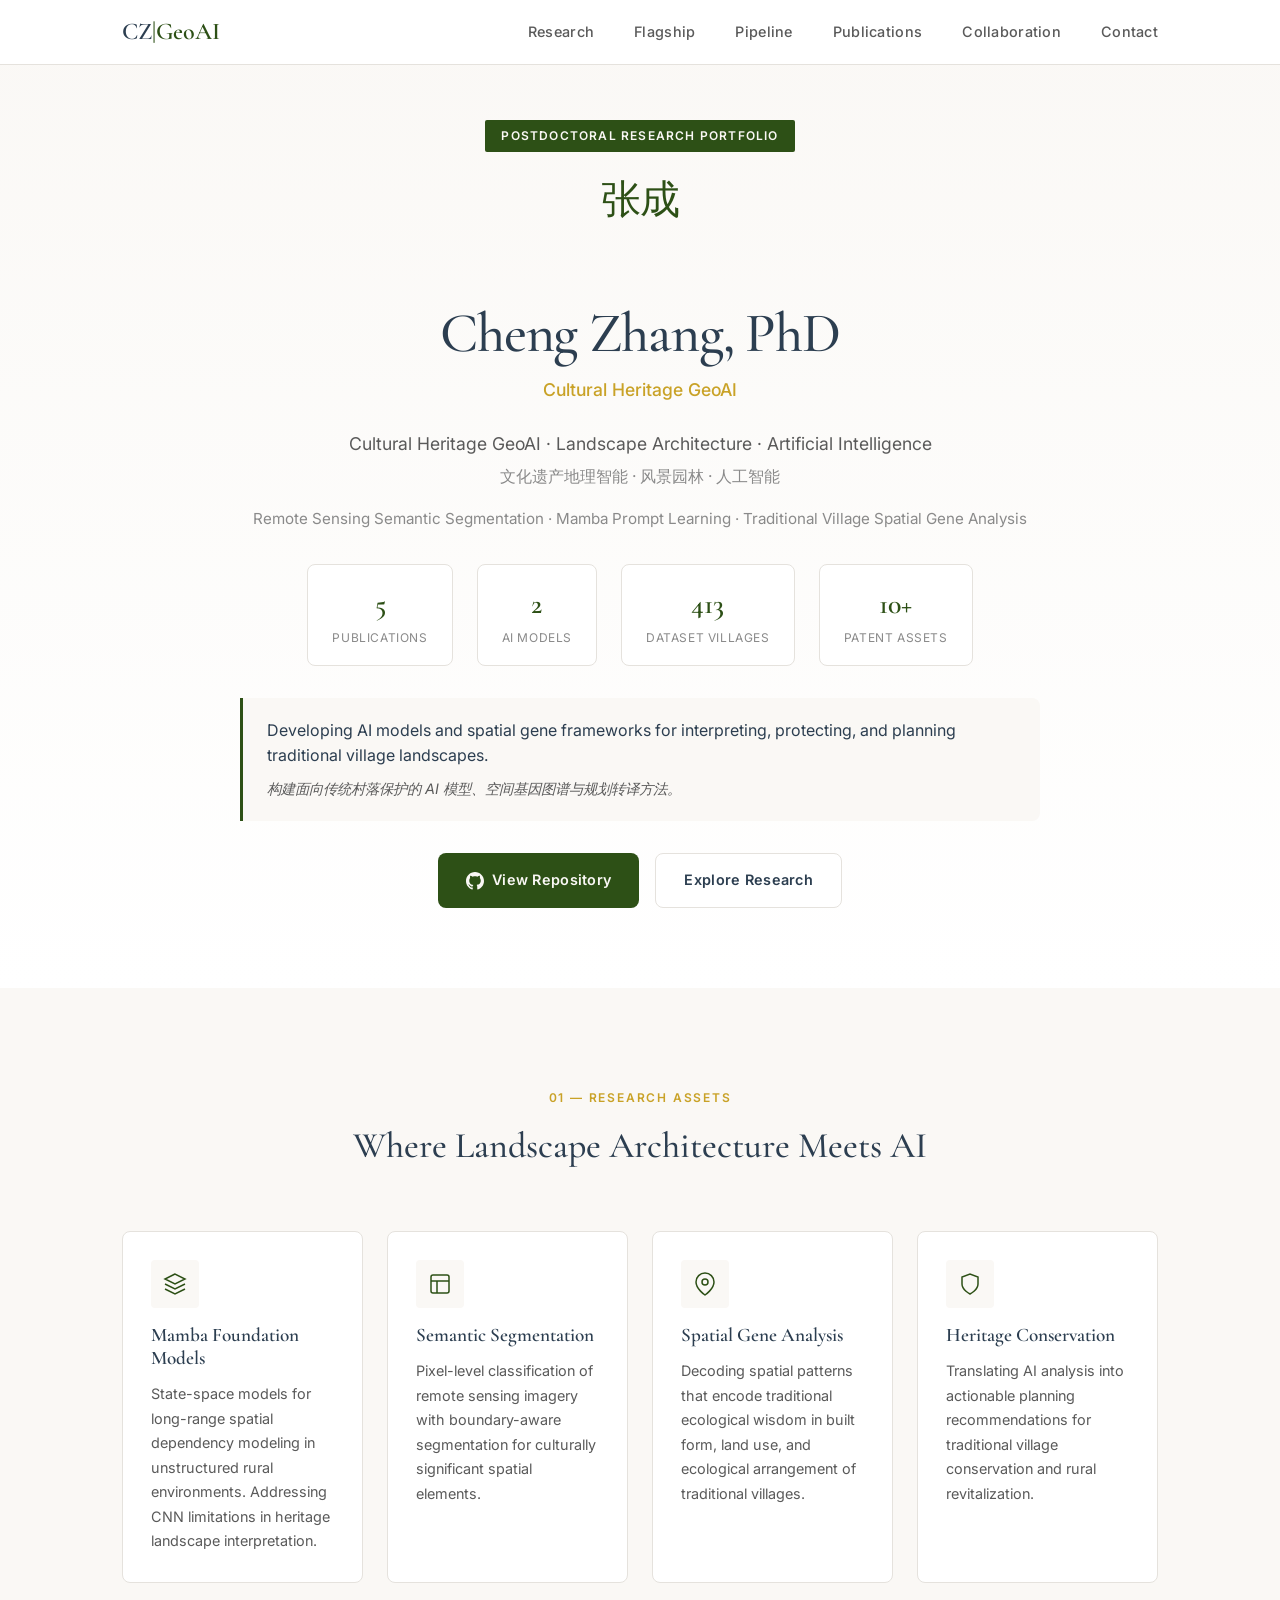
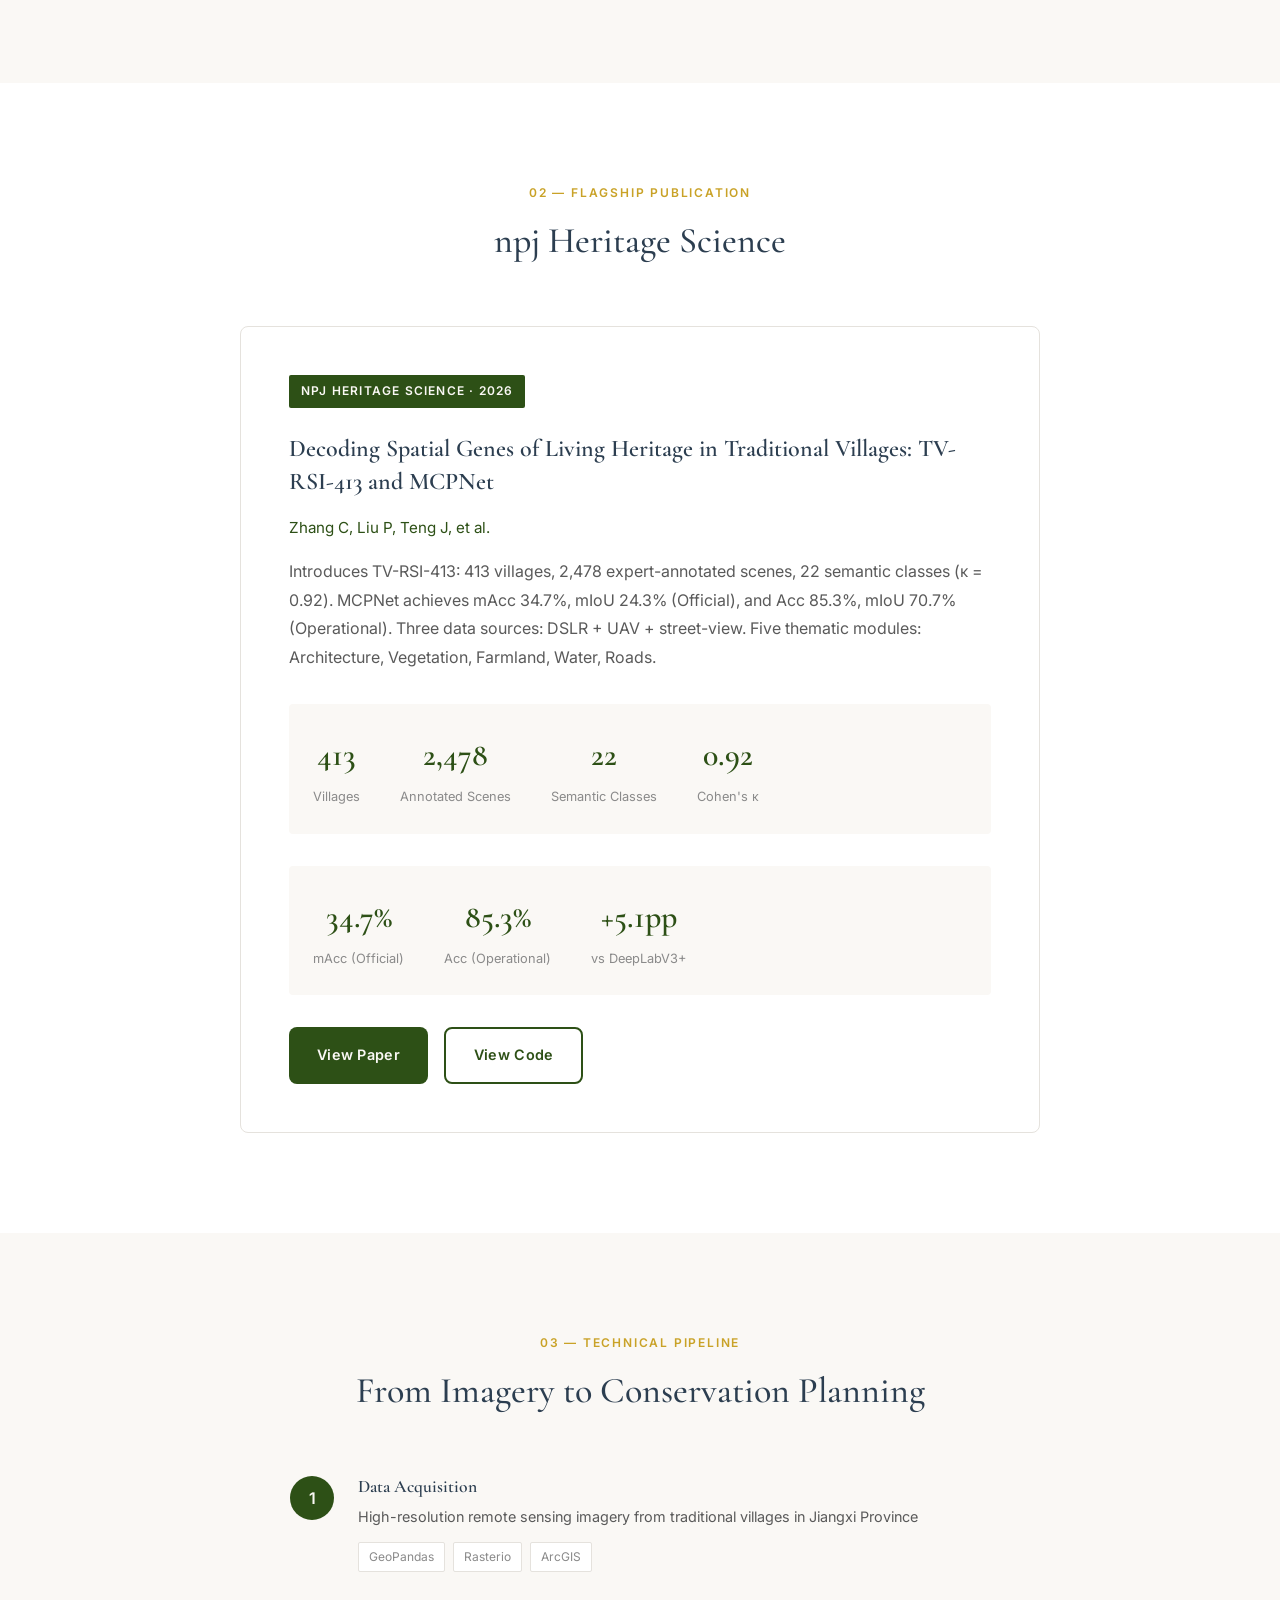
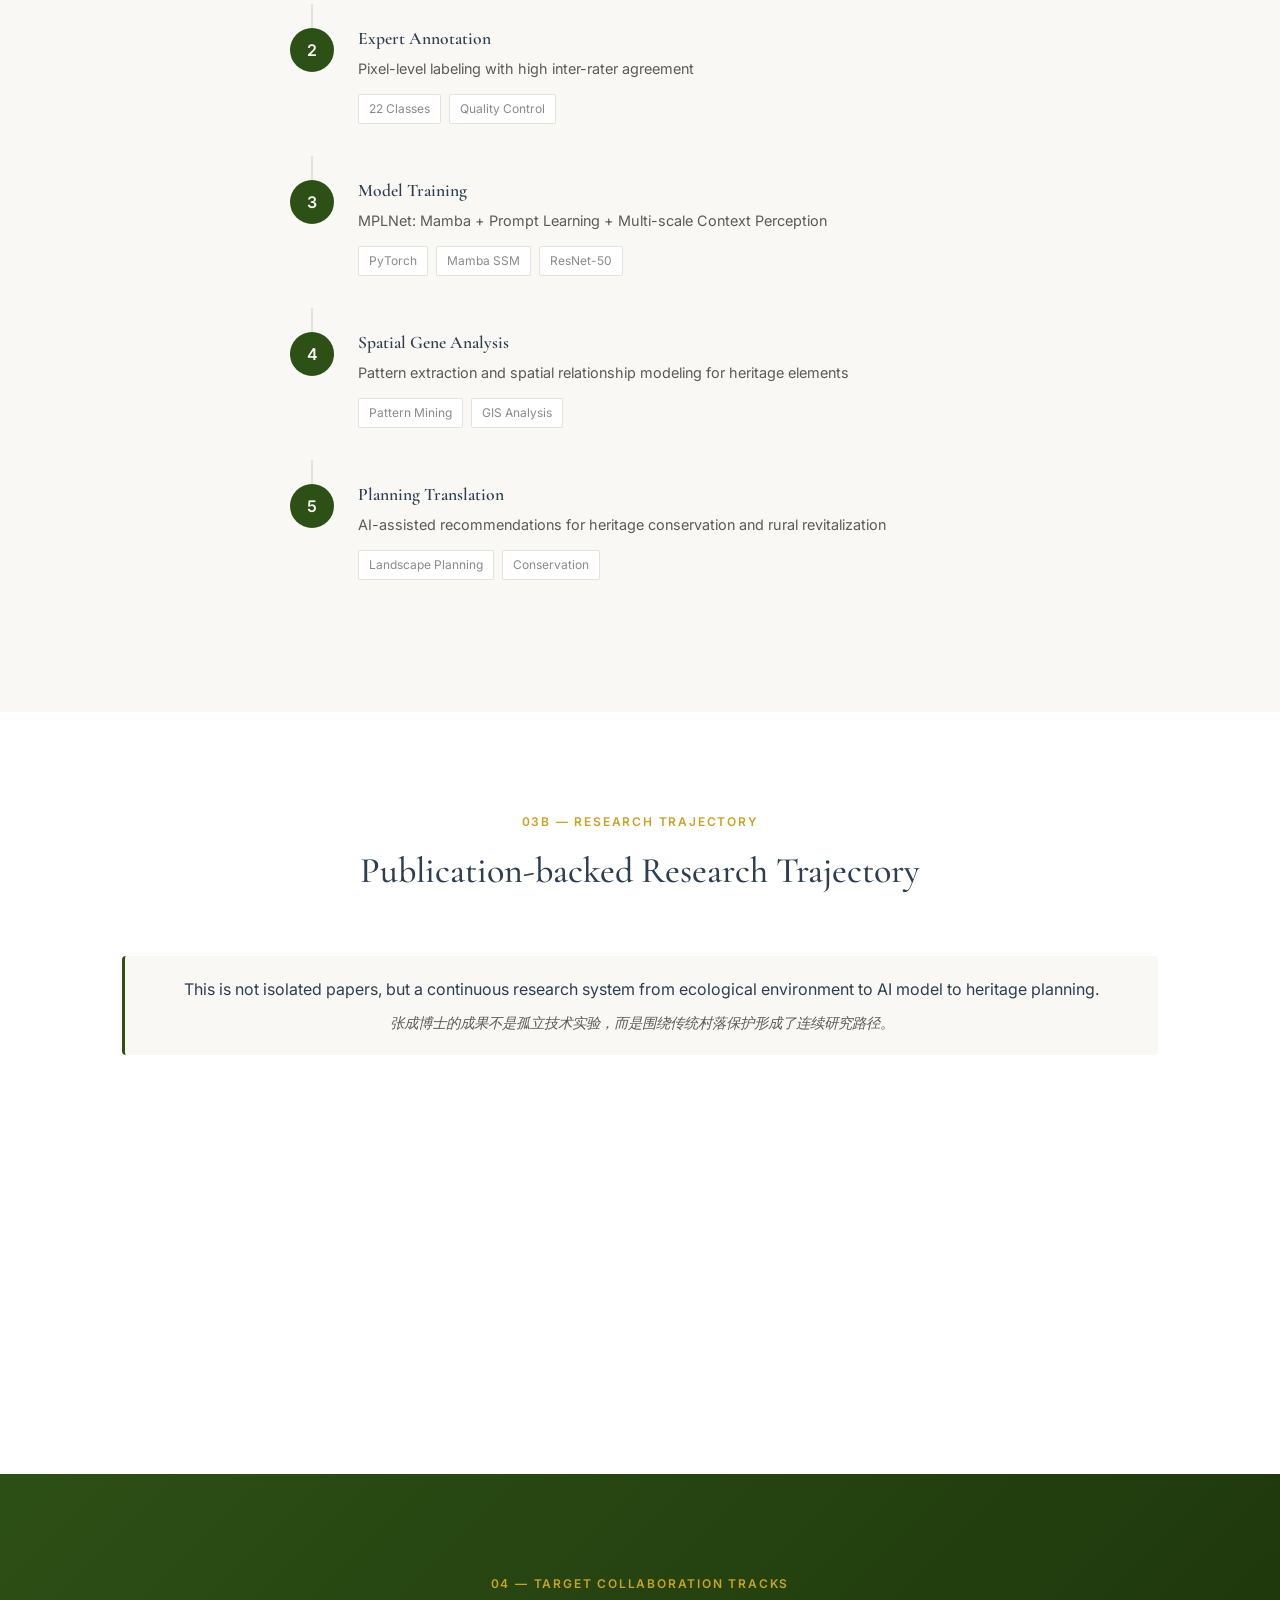
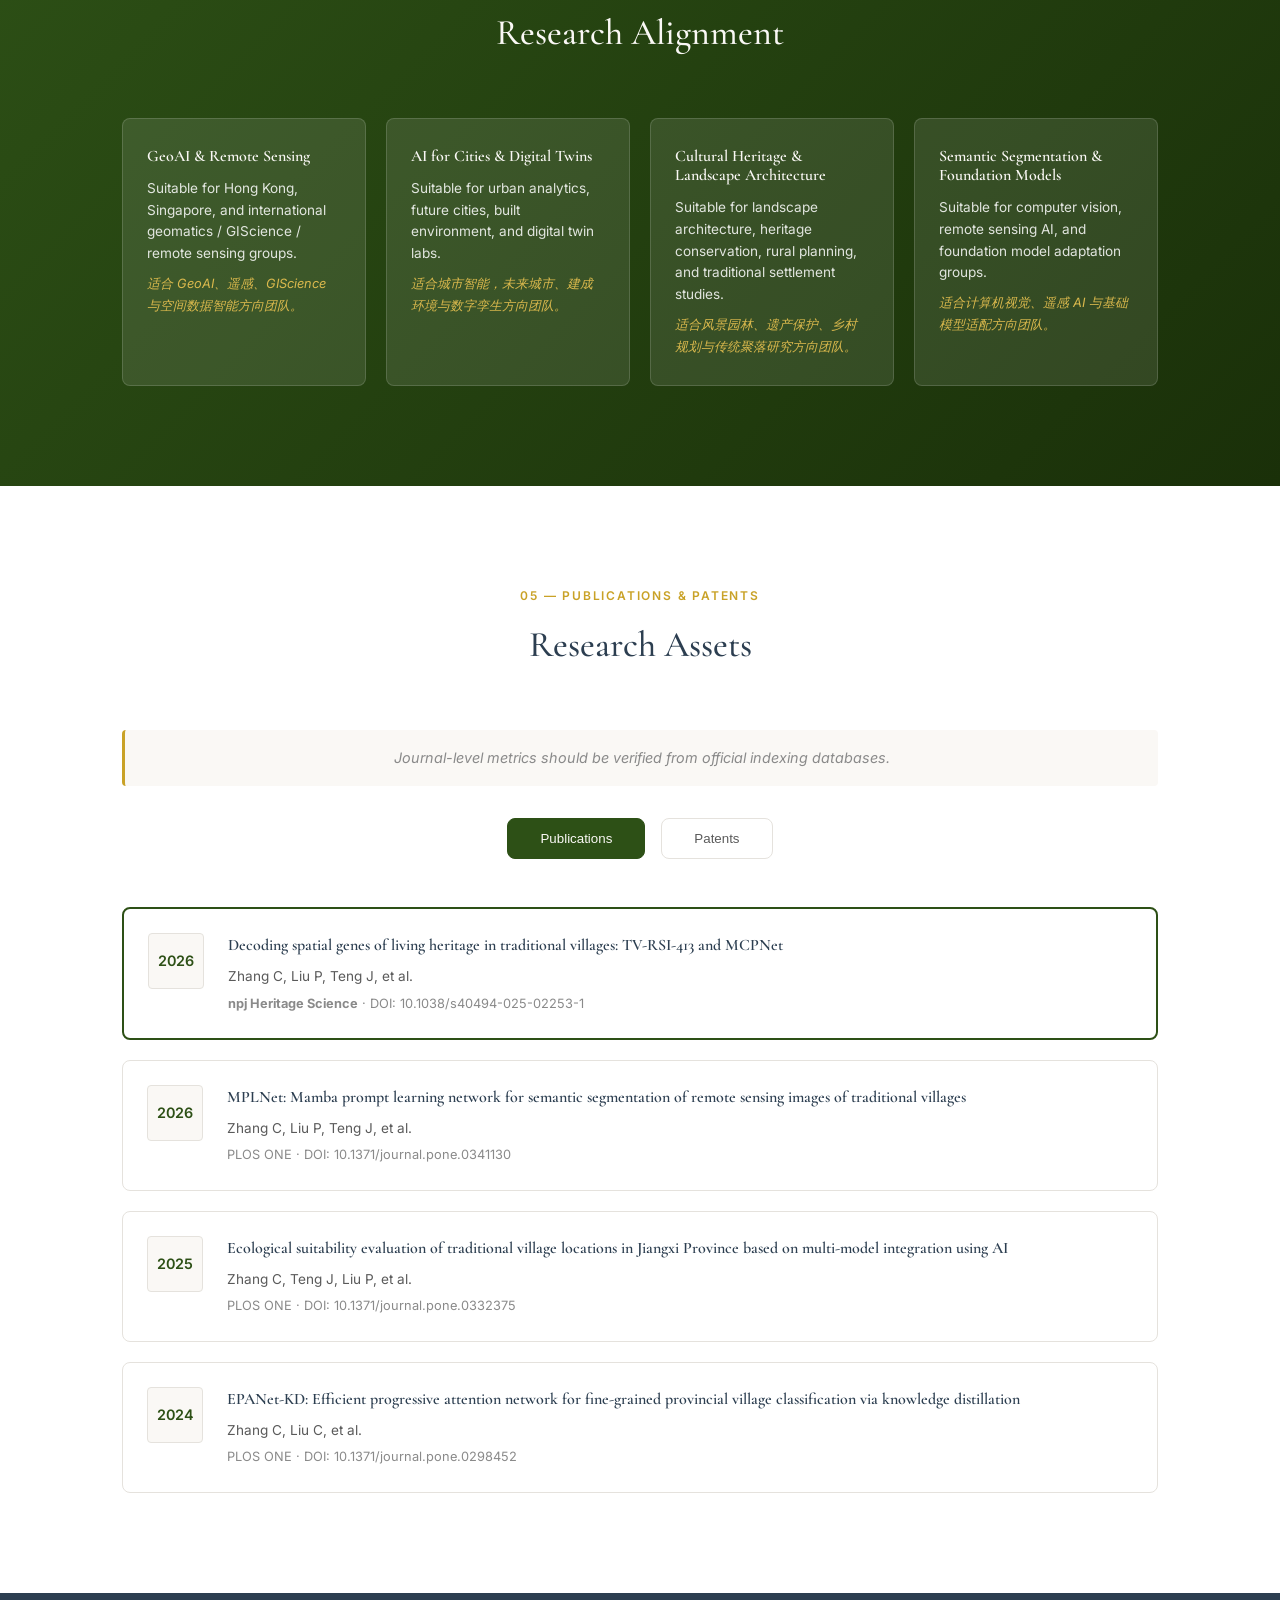
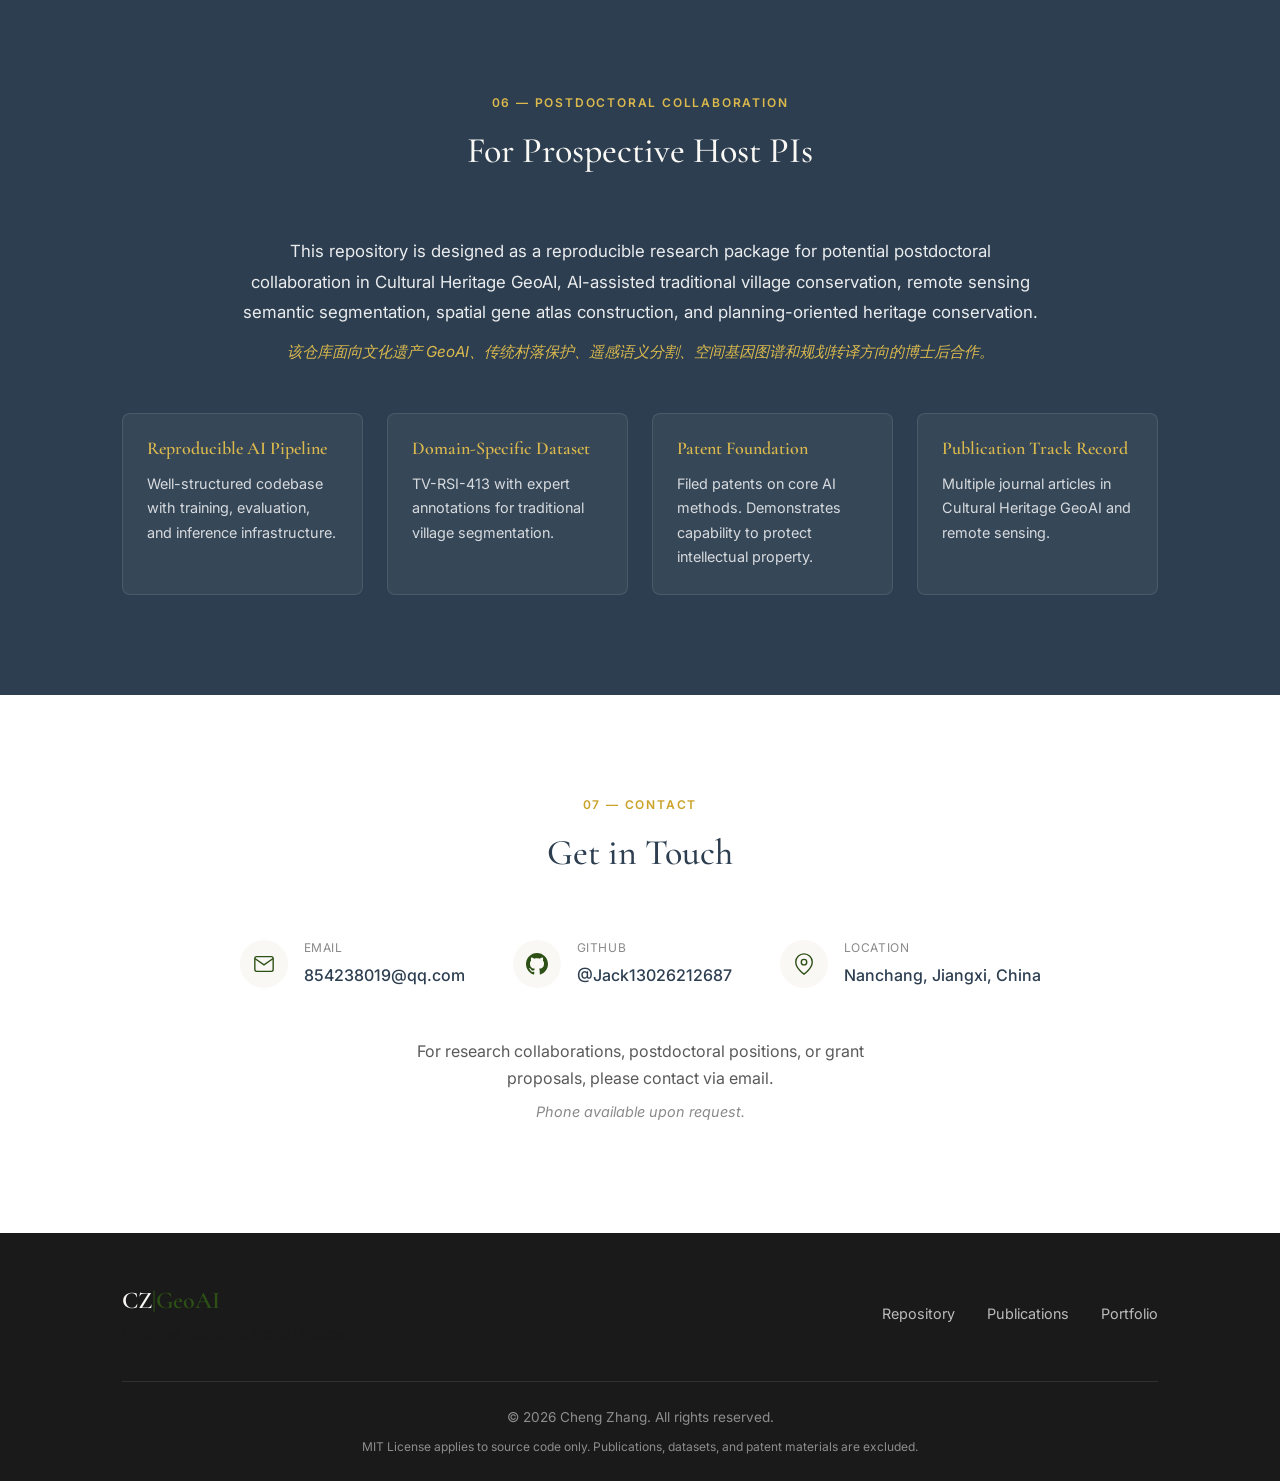
==== docs/index.html @ 399d3bc3 "docs: publish bilingual Cultural Heritage GeoAI postdoc portfolio - Complete bilingual README with v" ====
<!DOCTYPE html>
<html lang="en">
<head>
    <meta charset="UTF-8">
    <meta name="viewport" content="width=device-width, initial-scale=1.0">
    <title>Cheng Zhang | Cultural Heritage GeoAI</title>
    <link rel="stylesheet" href="assets/style.css">
    <link rel="preconnect" href="https://fonts.googleapis.com">
    <link rel="preconnect" href="https://fonts.gstatic.com" crossorigin>
    <link href="https://fonts.googleapis.com/css2?family=Cormorant+Garamond:ital,wght@0,400;0,500;0,600;0,700;1,400&family=Inter:wght@300;400;500;600;700&family=JetBrains+Mono:wght@400;500&display=swap" rel="stylesheet">
</head>
<body>
    <!-- Navigation -->
    <nav class="navbar">
        <div class="nav-container">
            <a href="#" class="nav-logo">CZ<span class="accent">|GeoAI</span></a>
            <ul class="nav-links">
                <li><a href="#research">Research</a></li>
                <li><a href="#flagship">Flagship</a></li>
                <li><a href="#pipeline">Pipeline</a></li>
                <li><a href="#publications">Publications</a></li>
                <li><a href="#collaboration">Collaboration</a></li>
                <li><a href="#contact">Contact</a></li>
            </ul>
        </div>
    </nav>

    <!-- Hero Section -->
    <header class="hero">
        <div class="hero-content">
            <div class="hero-badge">Postdoctoral Research Portfolio</div>
            <h1><span class="name-cn">张成</span><br>Cheng Zhang, PhD</h1>
            <p class="hero-degree">Cultural Heritage GeoAI</p>
            <p class="hero-subtitle">Cultural Heritage GeoAI · Landscape Architecture · Artificial Intelligence</p>
            <p class="hero-subtitle-cn">文化遗产地理智能 · 风景园林 · 人工智能</p>
            <p class="hero-focus">Remote Sensing Semantic Segmentation · Mamba Prompt Learning · Traditional Village Spatial Gene Analysis</p>
            <div class="hero-assets">
                <div class="asset-card">
                    <span class="asset-number">5</span>
                    <span class="asset-label">Publications</span>
                </div>
                <div class="asset-card">
                    <span class="asset-number">2</span>
                    <span class="asset-label">AI Models</span>
                </div>
                <div class="asset-card">
                    <span class="asset-number">413</span>
                    <span class="asset-label">Dataset Villages</span>
                </div>
                <div class="asset-card">
                    <span class="asset-number">10+</span>
                    <span class="asset-label">Patent Assets</span>
                </div>
            </div>
            <div class="hero-mission">
                <p class="mission-en">Developing AI models and spatial gene frameworks for interpreting, protecting, and planning traditional village landscapes.</p>
                <p class="mission-cn">构建面向传统村落保护的 AI 模型、空间基因图谱与规划转译方法。</p>
            </div>
            <div class="hero-cta">
                <a href="https://github.com/Jack13026212687/MPLNet-Cultural-Heritage-GeoAI" class="btn btn-primary" target="_blank">
                    <svg class="icon" viewBox="0 0 24 24" fill="currentColor"><path d="M12 0c-6.626 0-12 5.373-12 12 0 5.302 3.438 9.8 8.207 11.387.599.111.793-.261.793-.577v-2.234c-3.338.726-4.033-1.416-4.033-1.416-.546-1.387-1.333-1.756-1.333-1.756-1.089-.745.083-.729.083-.729 1.205.084 1.839 1.237 1.839 1.237 1.07 1.834 2.807 1.304 3.492.997.107-.775.418-1.305.762-1.604-2.665-.305-5.467-1.334-5.467-5.931 0-1.311.469-2.381 1.236-3.221-.124-.303-.535-1.524.117-3.176 0 0 1.008-.322 3.301 1.23.957-.266 1.983-.399 3.003-.404 1.02.005 2.047.138 3.006.404 2.291-1.552 3.297-1.23 3.297-1.23.653 1.653.242 2.874.118 3.176.77.84 1.235 1.911 1.235 3.221 0 4.609-2.807 5.624-5.479 5.921.43.372.823 1.102.823 2.222v3.293c0 .319.192.694.801.576 4.765-1.589 8.199-6.086 8.199-11.386 0-6.627-5.373-12-12-12z"/></svg>
                    View Repository
                </a>
                <a href="#research" class="btn btn-secondary">Explore Research</a>
            </div>
        </div>
    </header>

    <!-- Research Assets Section -->
    <section id="research" class="section section-light">
        <div class="container">
            <div class="section-header">
                <span class="section-label">01 — Research Assets</span>
                <h2>Where Landscape Architecture Meets AI</h2>
            </div>
            <div class="research-grid">
                <div class="research-card">
                    <div class="card-icon">
                        <svg viewBox="0 0 24 24" fill="none" stroke="currentColor" stroke-width="1.5"><path d="M12 2L2 7l10 5 10-5-10-5z"/><path d="M2 17l10 5 10-5M2 12l10 5 10-5"/></svg>
                    </div>
                    <h3>Mamba Foundation Models</h3>
                    <p>State-space models for long-range spatial dependency modeling in unstructured rural environments. Addressing CNN limitations in heritage landscape interpretation.</p>
                </div>
                <div class="research-card">
                    <div class="card-icon">
                        <svg viewBox="0 0 24 24" fill="none" stroke="currentColor" stroke-width="1.5"><rect x="3" y="3" width="18" height="18" rx="2"/><path d="M3 9h18M9 21V9"/></svg>
                    </div>
                    <h3>Semantic Segmentation</h3>
                    <p>Pixel-level classification of remote sensing imagery with boundary-aware segmentation for culturally significant spatial elements.</p>
                </div>
                <div class="research-card">
                    <div class="card-icon">
                        <svg viewBox="0 0 24 24" fill="none" stroke="currentColor" stroke-width="1.5"><path d="M21 10c0 7-9 13-9 13s-9-6-9-13a9 9 0 0 1 18 0z"/><circle cx="12" cy="10" r="3"/></svg>
                    </div>
                    <h3>Spatial Gene Analysis</h3>
                    <p>Decoding spatial patterns that encode traditional ecological wisdom in built form, land use, and ecological arrangement of traditional villages.</p>
                </div>
                <div class="research-card">
                    <div class="card-icon">
                        <svg viewBox="0 0 24 24" fill="none" stroke="currentColor" stroke-width="1.5"><path d="M12 22s8-4 8-10V5l-8-3-8 3v7c0 6 8 10 8 10z"/></svg>
                    </div>
                    <h3>Heritage Conservation</h3>
                    <p>Translating AI analysis into actionable planning recommendations for traditional village conservation and rural revitalization.</p>
                </div>
            </div>
        </div>
    </section>

    <!-- Flagship Work Section -->
    <section id="flagship" class="section">
        <div class="container">
            <div class="section-header">
                <span class="section-label">02 — Flagship Publication</span>
                <h2>npj Heritage Science</h2>
            </div>
            <div class="flagship-card">
                <div class="flagship-content">
                    <div class="journal-badge">npj Heritage Science · 2026</div>
                    <h3>Decoding Spatial Genes of Living Heritage in Traditional Villages: TV-RSI-413 and MCPNet</h3>
                    <p class="authors">Zhang C, Liu P, Teng J, et al.</p>
                    <p class="abstract">
                        Introduces TV-RSI-413: 413 villages, 2,478 expert-annotated scenes, 22 semantic classes (κ = 0.92). MCPNet achieves mAcc 34.7%, mIoU 24.3% (Official), and Acc 85.3%, mIoU 70.7% (Operational). Three data sources: DSLR + UAV + street-view. Five thematic modules: Architecture, Vegetation, Farmland, Water, Roads.
                    </p>
                    <div class="flagship-stats">
                        <div class="stat">
                            <span class="stat-value">413</span>
                            <span class="stat-label">Villages</span>
                        </div>
                        <div class="stat">
                            <span class="stat-value">2,478</span>
                            <span class="stat-label">Annotated Scenes</span>
                        </div>
                        <div class="stat">
                            <span class="stat-value">22</span>
                            <span class="stat-label">Semantic Classes</span>
                        </div>
                        <div class="stat">
                            <span class="stat-value">0.92</span>
                            <span class="stat-label">Cohen's κ</span>
                        </div>
                    </div>
                    <div class="flagship-stats" style="margin-top:12px;">
                        <div class="stat">
                            <span class="stat-value">34.7%</span>
                            <span class="stat-label">mAcc (Official)</span>
                        </div>
                        <div class="stat">
                            <span class="stat-value">85.3%</span>
                            <span class="stat-label">Acc (Operational)</span>
                        </div>
                        <div class="stat">
                            <span class="stat-value">+5.1pp</span>
                            <span class="stat-label">vs DeepLabV3+</span>
                        </div>
                    </div>
                    <div class="flagship-actions">
                        <a href="https://doi.org/10.1038/s40494-025-02253-1" class="btn btn-primary" target="_blank">View Paper</a>
                        <a href="https://github.com/Jack13026212687/MPLNet-Cultural-Heritage-GeoAI" class="btn btn-outline">View Code</a>
                    </div>
                </div>
            </div>
        </div>
    </section>

    <!-- Technical Pipeline Section -->
    <section id="pipeline" class="section section-light">
        <div class="container">
            <div class="section-header">
                <span class="section-label">03 — Technical Pipeline</span>
                <h2>From Imagery to Conservation Planning</h2>
            </div>
            <div class="pipeline">
                <div class="pipeline-stage">
                    <div class="stage-number">1</div>
                    <div class="stage-content">
                        <h4>Data Acquisition</h4>
                        <p>High-resolution remote sensing imagery from traditional villages in Jiangxi Province</p>
                        <div class="stage-tags">
                            <span>GeoPandas</span>
                            <span>Rasterio</span>
                            <span>ArcGIS</span>
                        </div>
                    </div>
                </div>
                <div class="pipeline-connector"></div>
                <div class="pipeline-stage">
                    <div class="stage-number">2</div>
                    <div class="stage-content">
                        <h4>Expert Annotation</h4>
                        <p>Pixel-level labeling with high inter-rater agreement</p>
                        <div class="stage-tags">
                            <span>22 Classes</span>
                            <span>Quality Control</span>
                        </div>
                    </div>
                </div>
                <div class="pipeline-connector"></div>
                <div class="pipeline-stage">
                    <div class="stage-number">3</div>
                    <div class="stage-content">
                        <h4>Model Training</h4>
                        <p>MPLNet: Mamba + Prompt Learning + Multi-scale Context Perception</p>
                        <div class="stage-tags">
                            <span>PyTorch</span>
                            <span>Mamba SSM</span>
                            <span>ResNet-50</span>
                        </div>
                    </div>
                </div>
                <div class="pipeline-connector"></div>
                <div class="pipeline-stage">
                    <div class="stage-number">4</div>
                    <div class="stage-content">
                        <h4>Spatial Gene Analysis</h4>
                        <p>Pattern extraction and spatial relationship modeling for heritage elements</p>
                        <div class="stage-tags">
                            <span>Pattern Mining</span>
                            <span>GIS Analysis</span>
                        </div>
                    </div>
                </div>
                <div class="pipeline-connector"></div>
                <div class="pipeline-stage">
                    <div class="stage-number">5</div>
                    <div class="stage-content">
                        <h4>Planning Translation</h4>
                        <p>AI-assisted recommendations for heritage conservation and rural revitalization</p>
                        <div class="stage-tags">
                            <span>Landscape Planning</span>
                            <span>Conservation</span>
                        </div>
                    </div>
                </div>
            </div>
        </div>
    </section>

    <!-- Publication Research Trajectory Section -->
    <section class="section">
        <div class="container">
            <div class="section-header">
                <span class="section-label">03B — Research Trajectory</span>
                <h2>Publication-backed Research Trajectory</h2>
            </div>
            <div class="trajectory-intro">
                <p class="traj-desc-en">This is not isolated papers, but a continuous research system from ecological environment to AI model to heritage planning.</p>
                <p class="traj-desc-cn">张成博士的成果不是孤立技术实验，而是围绕传统村落保护形成了连续研究路径。</p>
            </div>
            <div class="trajectory-grid">
                <div class="traj-card">
                    <span class="traj-scale">Macro</span>
                    <h5>Ecological Suitability</h5>
                    <p class="traj-en">AI-based environmental suitability and traditional village location analysis.</p>
                    <p class="traj-cn">宏观生态适宜性</p>
                    <span class="traj-venue">PLOS ONE 2025</span>
                </div>
                <div class="traj-card">
                    <span class="traj-scale">Meso</span>
                    <h5>Semantic Segmentation</h5>
                    <p class="traj-en">MPLNet and Mamba prompt learning for remote sensing interpretation.</p>
                    <p class="traj-cn">中观遥感语义分割</p>
                    <span class="traj-venue">PLOS ONE 2026</span>
                </div>
                <div class="traj-card">
                    <span class="traj-scale">Micro</span>
                    <h5>Village Classification</h5>
                    <p class="traj-en">EPANet-KD and knowledge distillation for fine-grained classification.</p>
                    <p class="traj-cn">微观村落分类识别</p>
                    <span class="traj-venue">PLOS ONE 2024</span>
                </div>
                <div class="traj-card traj-featured">
                    <span class="traj-scale">Cross-scale</span>
                    <h5>Spatial Gene Framework</h5>
                    <p class="traj-en">TV-RSI-413 and MCPNet for living heritage spatial gene decoding.</p>
                    <p class="traj-cn">跨尺度空间基因框架</p>
                    <span class="traj-venue">npj Heritage Science 2026</span>
                </div>
                <div class="traj-card">
                    <span class="traj-scale">Domain</span>
                    <h5>Heritage Conservation</h5>
                    <p class="traj-en">Ecological wisdom grounding for landscape architecture practice.</p>
                    <p class="traj-cn">风景园林领域基础</p>
                    <span class="traj-venue">Open J. Social Sciences 2022</span>
                </div>
            </div>
        </div>
    </section>

    <!-- Collaboration Tracks Section -->
    <section class="section section-accent">
        <div class="container">
            <div class="section-header">
                <span class="section-label">04 — Target Collaboration Tracks</span>
                <h2>Research Alignment</h2>
            </div>
            <div class="tracks-grid">
                <div class="track-card">
                    <h5>GeoAI & Remote Sensing</h5>
                    <p class="track-desc-en">Suitable for Hong Kong, Singapore, and international geomatics / GIScience / remote sensing groups.</p>
                    <p class="track-desc-cn">适合 GeoAI、遥感、GIScience 与空间数据智能方向团队。</p>
                </div>
                <div class="track-card">
                    <h5>AI for Cities & Digital Twins</h5>
                    <p class="track-desc-en">Suitable for urban analytics, future cities, built environment, and digital twin labs.</p>
                    <p class="track-desc-cn">适合城市智能，未来城市、建成环境与数字孪生方向团队。</p>
                </div>
                <div class="track-card">
                    <h5>Cultural Heritage & Landscape Architecture</h5>
                    <p class="track-desc-en">Suitable for landscape architecture, heritage conservation, rural planning, and traditional settlement studies.</p>
                    <p class="track-desc-cn">适合风景园林、遗产保护、乡村规划与传统聚落研究方向团队。</p>
                </div>
                <div class="track-card">
                    <h5>Semantic Segmentation & Foundation Models</h5>
                    <p class="track-desc-en">Suitable for computer vision, remote sensing AI, and foundation model adaptation groups.</p>
                    <p class="track-desc-cn">适合计算机视觉、遥感 AI 与基础模型适配方向团队。</p>
                </div>
            </div>
        </div>
    </section>

    <!-- Publications Section -->
    <section id="publications" class="section">
        <div class="container">
            <div class="section-header">
                <span class="section-label">05 — Publications & Patents</span>
                <h2>Research Assets</h2>
            </div>
            <div class="pub-note">
                <p>Journal-level metrics should be verified from official indexing databases.</p>
            </div>
            <div class="publications-tabs">
                <button class="tab-btn active" data-tab="papers">Publications</button>
                <button class="tab-btn" data-tab="patents">Patents</button>
            </div>
            <div class="tab-content active" id="papers">
                <div class="pub-list">
                    <div class="pub-item pub-featured">
                        <span class="pub-year">2026</span>
                        <div class="pub-info">
                            <h4>Decoding spatial genes of living heritage in traditional villages: TV-RSI-413 and MCPNet</h4>
                            <p class="pub-authors">Zhang C, Liu P, Teng J, et al.</p>
                            <p class="pub-journal"><strong>npj Heritage Science</strong> · DOI: 10.1038/s40494-025-02253-1</p>
                        </div>
                    </div>
                    <div class="pub-item">
                        <span class="pub-year">2026</span>
                        <div class="pub-info">
                            <h4>MPLNet: Mamba prompt learning network for semantic segmentation of remote sensing images of traditional villages</h4>
                            <p class="pub-authors">Zhang C, Liu P, Teng J, et al.</p>
                            <p class="pub-journal">PLOS ONE · DOI: 10.1371/journal.pone.0341130</p>
                        </div>
                    </div>
                    <div class="pub-item">
                        <span class="pub-year">2025</span>
                        <div class="pub-info">
                            <h4>Ecological suitability evaluation of traditional village locations in Jiangxi Province based on multi-model integration using AI</h4>
                            <p class="pub-authors">Zhang C, Teng J, Liu P, et al.</p>
                            <p class="pub-journal">PLOS ONE · DOI: 10.1371/journal.pone.0332375</p>
                        </div>
                    </div>
                    <div class="pub-item">
                        <span class="pub-year">2024</span>
                        <div class="pub-info">
                            <h4>EPANet-KD: Efficient progressive attention network for fine-grained provincial village classification via knowledge distillation</h4>
                            <p class="pub-authors">Zhang C, Liu C, et al.</p>
                            <p class="pub-journal">PLOS ONE · DOI: 10.1371/journal.pone.0298452</p>
                        </div>
                    </div>
                </div>
            </div>
            <div class="tab-content" id="patents">
                <div class="patent-list">
                    <div class="patent-item">
                        <span class="patent-type ai">AI</span>
                        <div class="patent-info">
                            <h4>Mamba Prompt Learning Semantic Segmentation for Remote Sensing Images</h4>
                            <p class="patent-id">Application No. 202511898333.5 · Filed</p>
                        </div>
                    </div>
                    <div class="patent-item">
                        <span class="patent-type ai">AI</span>
                        <div class="patent-info">
                            <h4>Multi-source Image Semantic Segmentation for Traditional Villages</h4>
                            <p class="patent-id">Application No. 202610071601.4 · Filed</p>
                        </div>
                    </div>
                    <div class="patent-item">
                        <span class="patent-type">Device</span>
                        <div class="patent-info">
                            <h4>Multi-functional Pavement for Landscape Architecture</h4>
                            <p class="patent-id">No. 2020114547103 · Granted</p>
                        </div>
                    </div>
                    <div class="patent-item">
                        <span class="patent-type">Device</span>
                        <div class="patent-info">
                            <h4>Landscape Architecture Design and Construction Device</h4>
                            <p class="patent-id">CN 220733832 U · Granted</p>
                        </div>
                    </div>
                </div>
            </div>
        </div>
    </section>

    <!-- Collaboration Section -->
    <section id="collaboration" class="section section-dark">
        <div class="container">
            <div class="section-header">
                <span class="section-label">06 — Postdoctoral Collaboration</span>
                <h2>For Prospective Host PIs</h2>
            </div>
            <div class="collab-intro">
                <p class="lead">This repository is designed as a reproducible research package for potential postdoctoral collaboration in Cultural Heritage GeoAI, AI-assisted traditional village conservation, remote sensing semantic segmentation, spatial gene atlas construction, and planning-oriented heritage conservation.</p>
                <p class="sub">该仓库面向文化遗产 GeoAI、传统村落保护、遥感语义分割、空间基因图谱和规划转译方向的博士后合作。</p>
            </div>
            <div class="collab-grid">
                <div class="collab-card">
                    <h4>Reproducible AI Pipeline</h4>
                    <p>Well-structured codebase with training, evaluation, and inference infrastructure.</p>
                </div>
                <div class="collab-card">
                    <h4>Domain-Specific Dataset</h4>
                    <p>TV-RSI-413 with expert annotations for traditional village segmentation.</p>
                </div>
                <div class="collab-card">
                    <h4>Patent Foundation</h4>
                    <p>Filed patents on core AI methods. Demonstrates capability to protect intellectual property.</p>
                </div>
                <div class="collab-card">
                    <h4>Publication Track Record</h4>
                    <p>Multiple journal articles in Cultural Heritage GeoAI and remote sensing.</p>
                </div>
            </div>
        </div>
    </section>

    <!-- Contact Section -->
    <section id="contact" class="section">
        <div class="container">
            <div class="section-header">
                <span class="section-label">07 — Contact</span>
                <h2>Get in Touch</h2>
            </div>
            <div class="contact-content">
                <div class="contact-info">
                    <div class="contact-item">
                        <div class="contact-icon">
                            <svg viewBox="0 0 24 24" fill="none" stroke="currentColor" stroke-width="1.5"><path d="M4 4h16c1.1 0 2 .9 2 2v12c0 1.1-.9 2-2 2H4c-1.1 0-2-.9-2-2V6c0-1.1.9-2 2-2z"/><polyline points="22,6 12,13 2,6"/></svg>
                        </div>
                        <div class="contact-details">
                            <span class="contact-label">Email</span>
                            <a href="mailto:854238019@qq.com" class="contact-value">854238019@qq.com</a>
                        </div>
                    </div>
                    <div class="contact-item">
                        <div class="contact-icon">
                            <svg viewBox="0 0 24 24" fill="currentColor"><path d="M12 0c-6.626 0-12 5.373-12 12 0 5.302 3.438 9.8 8.207 11.387.599.111.793-.261.793-.577v-2.234c-3.338.726-4.033-1.416-4.033-1.416-.546-1.387-1.333-1.756-1.333-1.756-1.089-.745.083-.729.083-.729 1.205.084 1.839 1.237 1.839 1.237 1.07 1.834 2.807 1.304 3.492.997.107-.775.418-1.305.762-1.604-2.665-.305-5.467-1.334-5.467-5.931 0-1.311.469-2.381 1.236-3.221-.124-.303-.535-1.524.117-3.176 0 0 1.008-.322 3.301 1.23.957-.266 1.983-.399 3.003-.404 1.02.005 2.047.138 3.006.404 2.291-1.552 3.297-1.23 3.297-1.23.653 1.653.242 2.874.118 3.176.77.84 1.235 1.911 1.235 3.221 0 4.609-2.807 5.624-5.479 5.921.43.372.823 1.102.823 2.222v3.293c0 .319.192.694.801.576 4.765-1.589 8.199-6.086 8.199-11.386 0-6.627-5.373-12-12-12z"/></svg>
                        </div>
                        <div class="contact-details">
                            <span class="contact-label">GitHub</span>
                            <a href="https://github.com/Jack13026212687" class="contact-value" target="_blank">@Jack13026212687</a>
                        </div>
                    </div>
                    <div class="contact-item">
                        <div class="contact-icon">
                            <svg viewBox="0 0 24 24" fill="none" stroke="currentColor" stroke-width="1.5"><path d="M21 10c0 7-9 13-9 13s-9-6-9-13a9 9 0 0 1 18 0z"/><circle cx="12" cy="10" r="3"/></svg>
                        </div>
                        <div class="contact-details">
                            <span class="contact-label">Location</span>
                            <span class="contact-value">Nanchang, Jiangxi, China</span>
                        </div>
                    </div>
                </div>
                <div class="contact-note">
                    <p>For research collaborations, postdoctoral positions, or grant proposals, please contact via email.</p>
                    <p class="phone-note">Phone available upon request.</p>
                </div>
            </div>
        </div>
    </section>

    <!-- Footer -->
    <footer class="footer">
        <div class="container">
            <div class="footer-content">
                <div class="footer-brand">
                    <span class="footer-logo">CZ<span class="accent">|GeoAI</span></span>
                    <p>Cultural Heritage GeoAI Research</p>
                </div>
                <div class="footer-links">
                    <a href="https://github.com/Jack13026212687/MPLNet-Cultural-Heritage-GeoAI" target="_blank">Repository</a>
                    <a href="papers/README.md">Publications</a>
                    <a href="POSTDOC_PORTFOLIO.md">Portfolio</a>
                </div>
            </div>
            <div class="footer-bottom">
                <p>&copy; 2026 Cheng Zhang. All rights reserved.</p>
                <p class="license-note">MIT License applies to source code only. Publications, datasets, and patent materials are excluded.</p>
            </div>
        </div>
    </footer>

    <script>
        // Tab functionality
        document.querySelectorAll('.tab-btn').forEach(btn => {
            btn.addEventListener('click', () => {
                document.querySelectorAll('.tab-btn').forEach(b => b.classList.remove('active'));
                document.querySelectorAll('.tab-content').forEach(c => c.classList.remove('active'));
                btn.classList.add('active');
                document.getElementById(btn.dataset.tab).classList.add('active');
            });
        });

        // Smooth scroll
        document.querySelectorAll('a[href^="#"]').forEach(anchor => {
            anchor.addEventListener('click', function (e) {
                e.preventDefault();
                document.querySelector(this.getAttribute('href')).scrollIntoView({
                    behavior: 'smooth'
                });
            });
        });

        // Intersection Observer for animations
        const observerOptions = {
            threshold: 0.1,
            rootMargin: '0px 0px -50px 0px'
        };

        const observer = new IntersectionObserver((entries) => {
            entries.forEach(entry => {
                if (entry.isIntersecting) {
                    entry.target.classList.add('visible');
                }
            });
        }, observerOptions);

        document.querySelectorAll('.section, .research-card, .model-card, .collab-card, .track-card').forEach(el => {
            observer.observe(el);
        });
    </script>
</body>
</html>
---- docs/assets/style.css ----
/* ========================================
   Cheng Zhang | Cultural Heritage GeoAI
   Design System — Academic, Modern, Minimal
   Heritage Green / Paper White / Charcoal / Gold
   ======================================== */

/* CSS Variables */
:root {
    /* Heritage Color Palette */
    --primary: #2d5016;          /* Heritage Green */
    --primary-light: #4a7c23;   /* Light Green */
    --primary-dark: #1a3009;    /* Dark Green */

    --accent: #c9a227;          /* Muted Gold */
    --accent-light: #dbb94d;     /* Light Gold */
    --accent-dark: #a68419;      /* Dark Gold */

    --paper: #faf8f5;            /* Paper White */
    --paper-dark: #f0ede8;       /* Dark Paper */

    --charcoal: #2c3e50;         /* Academic Charcoal */
    --charcoal-light: #34495e;  /* Light Charcoal */

    --bg-dark: #1a1a1a;          /* Dark Background */
    --bg-darker: #0f0f0f;       /* Darker Background */
    --bg-light: #ffffff;         /* Light Background */
    --bg-card: #ffffff;          /* Card Background */

    --text-primary: #1a1a1a;     /* Primary Text */
    --text-secondary: #5a5a5a;   /* Secondary Text */
    --text-muted: #8a8a8a;       /* Muted Text */
    --text-inverse: #faf8f5;     /* Inverse Text */

    --border: #e5e2dd;           /* Border Color */
    --border-dark: #3a3a3a;     /* Dark Border */

    --shadow: 0 2px 8px rgba(0, 0, 0, 0.08);
    --shadow-lg: 0 8px 24px rgba(0, 0, 0, 0.12);
    --radius: 8px;
    --radius-sm: 4px;
    --transition: all 0.3s ease;
}

/* Reset & Base */
*, *::before, *::after {
    box-sizing: border-box;
    margin: 0;
    padding: 0;
}

html {
    scroll-behavior: smooth;
}

body {
    font-family: 'Inter', -apple-system, BlinkMacSystemFont, 'Segoe UI', sans-serif;
    background: var(--bg-light);
    color: var(--text-primary);
    line-height: 1.7;
    overflow-x: hidden;
}

/* Container */
.container {
    max-width: 1100px;
    margin: 0 auto;
    padding: 0 32px;
}

/* Typography */
h1, h2, h3, h4, h5, h6 {
    font-family: 'Cormorant Garamond', Georgia, serif;
    font-weight: 600;
    line-height: 1.2;
    color: var(--charcoal);
}

h1 { font-size: 3.5rem; font-weight: 500; }
h2 { font-size: 2.25rem; font-weight: 500; }
h3 { font-size: 1.5rem; }
h4 { font-size: 1.125rem; }
h5 { font-size: 1rem; }

.name-cn {
    font-size: 2.5rem;
    color: var(--primary);
    display: block;
    margin-bottom: 8px;
}

/* Navigation */
.navbar {
    position: fixed;
    top: 0;
    left: 0;
    right: 0;
    z-index: 1000;
    background: rgba(255, 255, 255, 0.95);
    backdrop-filter: blur(10px);
    border-bottom: 1px solid var(--border);
}

.nav-container {
    max-width: 1100px;
    margin: 0 auto;
    padding: 0 32px;
    display: flex;
    justify-content: space-between;
    align-items: center;
    height: 64px;
}

.nav-logo {
    font-family: 'Cormorant Garamond', Georgia, serif;
    font-size: 1.5rem;
    font-weight: 600;
    color: var(--charcoal);
    text-decoration: none;
}

.nav-logo .accent {
    color: var(--primary);
}

.nav-links {
    display: flex;
    gap: 40px;
    list-style: none;
}

.nav-links a {
    color: var(--text-secondary);
    text-decoration: none;
    font-weight: 500;
    font-size: 0.9rem;
    transition: var(--transition);
    letter-spacing: 0.02em;
}

.nav-links a:hover {
    color: var(--primary);
}

/* Hero Section */
.hero {
    min-height: 100vh;
    display: flex;
    align-items: center;
    justify-content: center;
    background: linear-gradient(180deg, var(--paper) 0%, var(--bg-light) 100%);
    padding: 120px 32px 80px;
}

.hero-content {
    text-align: center;
    max-width: 800px;
}

.hero-badge {
    display: inline-block;
    padding: 6px 16px;
    background: var(--primary);
    color: var(--text-inverse);
    border-radius: 2px;
    font-size: 0.75rem;
    font-weight: 600;
    text-transform: uppercase;
    letter-spacing: 0.1em;
    margin-bottom: 24px;
}

.hero h1 {
    margin-bottom: 8px;
    letter-spacing: -0.02em;
}

.hero-degree {
    font-size: 1.1rem;
    color: var(--accent);
    font-weight: 500;
    margin-bottom: 24px;
}

.hero-subtitle {
    font-family: 'Inter', sans-serif;
    font-size: 1.1rem;
    color: var(--text-secondary);
    margin-bottom: 4px;
    font-weight: 400;
}

.hero-subtitle-cn {
    font-size: 1rem;
    color: var(--text-muted);
    margin-bottom: 16px;
}

.hero-focus {
    font-size: 0.95rem;
    color: var(--text-muted);
    margin-bottom: 32px;
}

.hero-assets {
    display: flex;
    justify-content: center;
    gap: 24px;
    margin-bottom: 32px;
    flex-wrap: wrap;
}

.asset-card {
    display: flex;
    flex-direction: column;
    align-items: center;
    padding: 16px 24px;
    background: var(--bg-card);
    border: 1px solid var(--border);
    border-radius: var(--radius);
    min-width: 100px;
}

.asset-number {
    font-family: 'Cormorant Garamond', Georgia, serif;
    font-size: 1.75rem;
    font-weight: 600;
    color: var(--primary);
}

.asset-label {
    font-size: 0.75rem;
    color: var(--text-muted);
    text-transform: uppercase;
    letter-spacing: 0.05em;
}

.hero-mission {
    margin-bottom: 32px;
    padding: 20px 24px;
    background: var(--paper);
    border-left: 3px solid var(--primary);
    border-radius: 0 var(--radius) var(--radius) 0;
    text-align: left;
}

.mission-en {
    color: var(--charcoal);
    font-size: 1rem;
    margin-bottom: 8px;
    line-height: 1.6;
}

.mission-cn {
    color: var(--text-secondary);
    font-size: 0.9rem;
    font-style: italic;
}

.hero-cta {
    display: flex;
    gap: 16px;
    justify-content: center;
    flex-wrap: wrap;
}

/* Buttons */
.btn {
    display: inline-flex;
    align-items: center;
    gap: 8px;
    padding: 14px 28px;
    border-radius: var(--radius);
    font-weight: 600;
    font-size: 0.9rem;
    text-decoration: none;
    transition: var(--transition);
    cursor: pointer;
    border: none;
    letter-spacing: 0.02em;
}

.btn-primary {
    background: var(--primary);
    color: var(--text-inverse);
}

.btn-primary:hover {
    background: var(--primary-dark);
    transform: translateY(-2px);
    box-shadow: var(--shadow-lg);
}

.btn-secondary {
    background: var(--bg-card);
    color: var(--charcoal);
    border: 1px solid var(--border);
}

.btn-secondary:hover {
    background: var(--paper-dark);
    border-color: var(--charcoal);
}

.btn-outline {
    background: transparent;
    color: var(--primary);
    border: 2px solid var(--primary);
}

.btn-outline:hover {
    background: var(--primary);
    color: var(--text-inverse);
}

.btn .icon {
    width: 18px;
    height: 18px;
}

/* Sections */
.section {
    padding: 100px 0;
}

.section-light {
    background: var(--paper);
}

.section-dark {
    background: var(--charcoal);
    color: var(--text-inverse);
}

.section-dark h2,
.section-dark h3 {
    color: var(--text-inverse);
}

.section-accent {
    background: linear-gradient(135deg, var(--primary) 0%, var(--primary-dark) 100%);
    color: var(--text-inverse);
}

.section-accent h2,
.section-accent h3,
.section-accent h4 {
    color: var(--text-inverse);
}

.section-header {
    text-align: center;
    margin-bottom: 64px;
}

.section-label {
    display: block;
    font-family: 'Inter', sans-serif;
    font-size: 0.75rem;
    font-weight: 600;
    color: var(--accent);
    text-transform: uppercase;
    letter-spacing: 0.15em;
    margin-bottom: 16px;
}

.section-dark .section-label {
    color: var(--accent-light);
}

/* Research Cards */
.research-grid {
    display: grid;
    grid-template-columns: repeat(auto-fit, minmax(240px, 1fr));
    gap: 24px;
}

.research-card {
    background: var(--bg-card);
    border: 1px solid var(--border);
    border-radius: var(--radius);
    padding: 28px;
    transition: var(--transition);
    opacity: 0;
    transform: translateY(20px);
}

.research-card.visible {
    opacity: 1;
    transform: translateY(0);
}

.research-card:hover {
    border-color: var(--primary);
    box-shadow: var(--shadow-lg);
}

.card-icon {
    width: 48px;
    height: 48px;
    background: var(--paper);
    border-radius: var(--radius-sm);
    display: flex;
    align-items: center;
    justify-content: center;
    margin-bottom: 16px;
}

.card-icon svg {
    width: 24px;
    height: 24px;
    color: var(--primary);
}

.research-card h3 {
    margin-bottom: 12px;
    font-size: 1.2rem;
}

.research-card p {
    color: var(--text-secondary);
    font-size: 0.9rem;
}

/* Flagship Card */
.flagship-card {
    max-width: 800px;
    margin: 0 auto;
    background: var(--bg-card);
    border: 1px solid var(--border);
    border-radius: var(--radius);
    padding: 48px;
}

.journal-badge {
    display: inline-block;
    padding: 6px 12px;
    background: var(--primary);
    color: var(--text-inverse);
    border-radius: 2px;
    font-size: 0.75rem;
    font-weight: 600;
    text-transform: uppercase;
    letter-spacing: 0.1em;
    margin-bottom: 24px;
}

.flagship-content h3 {
    font-size: 1.5rem;
    margin-bottom: 16px;
    line-height: 1.4;
}

.authors {
    color: var(--primary);
    font-size: 0.95rem;
    margin-bottom: 16px;
}

.abstract {
    color: var(--text-secondary);
    margin-bottom: 32px;
    line-height: 1.8;
}

.flagship-stats {
    display: flex;
    gap: 40px;
    margin-bottom: 32px;
    padding: 24px;
    background: var(--paper);
    border-radius: var(--radius-sm);
}

.stat {
    text-align: center;
}

.stat-value {
    display: block;
    font-family: 'Cormorant Garamond', Georgia, serif;
    font-size: 2rem;
    font-weight: 600;
    color: var(--primary);
}

.stat-label {
    font-size: 0.8rem;
    color: var(--text-muted);
}

.flagship-actions {
    display: flex;
    gap: 16px;
}

/* Pipeline */
.pipeline {
    display: flex;
    flex-direction: column;
    gap: 0;
    max-width: 700px;
    margin: 0 auto;
}

.pipeline-stage {
    display: flex;
    gap: 24px;
    align-items: flex-start;
}

.stage-number {
    width: 44px;
    height: 44px;
    background: var(--primary);
    color: var(--text-inverse);
    border-radius: 50%;
    display: flex;
    align-items: center;
    justify-content: center;
    font-weight: 600;
    font-size: 1rem;
    flex-shrink: 0;
}

.stage-content {
    flex: 1;
    padding-bottom: 32px;
}

.stage-content h4 {
    margin-bottom: 8px;
    font-size: 1.1rem;
}

.stage-content p {
    color: var(--text-secondary);
    margin-bottom: 12px;
    font-size: 0.9rem;
}

.section-light .stage-content p {
    color: var(--text-secondary);
}

.stage-tags {
    display: flex;
    gap: 8px;
    flex-wrap: wrap;
}

.stage-tags span {
    padding: 4px 10px;
    background: var(--bg-card);
    border: 1px solid var(--border);
    border-radius: 2px;
    font-size: 0.75rem;
    color: var(--text-muted);
}

.pipeline-connector {
    width: 2px;
    height: 24px;
    background: var(--border);
    margin-left: 21px;
}

/* Publication Trajectory */
.trajectory-intro {
    text-align: center;
    margin-bottom: 40px;
    padding: 20px 24px;
    background: var(--paper);
    border-radius: var(--radius-sm);
    border-left: 3px solid var(--primary);
}

.traj-desc-en {
    color: var(--charcoal);
    font-size: 1rem;
    margin-bottom: 8px;
}

.traj-desc-cn {
    color: var(--text-secondary);
    font-size: 0.9rem;
    font-style: italic;
}

.trajectory-grid {
    display: grid;
    grid-template-columns: repeat(auto-fit, minmax(180px, 1fr));
    gap: 16px;
}

.traj-card {
    padding: 24px 20px;
    background: var(--bg-card);
    border: 1px solid var(--border);
    border-radius: var(--radius);
    text-align: left;
    transition: var(--transition);
    opacity: 0;
    transform: translateY(20px);
}

.traj-card.visible {
    opacity: 1;
    transform: translateY(0);
}

.traj-card:hover {
    border-color: var(--primary);
    box-shadow: var(--shadow);
}

.traj-featured {
    border-color: var(--primary);
    background: linear-gradient(135deg, rgba(45, 80, 22, 0.05) 0%, var(--bg-card) 100%);
}

.traj-scale {
    display: inline-block;
    padding: 2px 8px;
    background: var(--paper);
    border-radius: 2px;
    font-size: 0.7rem;
    font-weight: 600;
    color: var(--primary);
    text-transform: uppercase;
    letter-spacing: 0.05em;
    margin-bottom: 12px;
}

.traj-card h5 {
    color: var(--charcoal);
    font-size: 1rem;
    margin-bottom: 8px;
}

.traj-en {
    color: var(--text-secondary);
    font-size: 0.8rem;
    line-height: 1.5;
    margin-bottom: 6px;
}

.traj-cn {
    font-size: 0.8rem;
    color: var(--text-muted);
    font-style: italic;
    margin-bottom: 12px;
}

.traj-venue {
    display: block;
    padding: 4px 8px;
    background: var(--primary);
    color: var(--text-inverse);
    border-radius: 2px;
    font-size: 0.7rem;
    font-weight: 500;
    text-align: center;
}

.traj-featured .traj-venue {
    background: var(--accent);
    color: var(--bg-dark);
}

/* Collaboration Tracks */
.tracks-grid {
    display: grid;
    grid-template-columns: repeat(auto-fit, minmax(240px, 1fr));
    gap: 20px;
}

.track-card {
    padding: 28px 24px;
    background: rgba(255, 255, 255, 0.1);
    border: 1px solid rgba(255, 255, 255, 0.15);
    border-radius: var(--radius);
    text-align: left;
    opacity: 0;
    transform: translateY(20px);
}

.track-card.visible {
    opacity: 1;
    transform: translateY(0);
}

.track-card h5 {
    color: var(--text-inverse);
    margin-bottom: 12px;
    font-size: 1rem;
}

.track-desc-en {
    color: rgba(255, 255, 255, 0.85);
    font-size: 0.85rem;
    margin-bottom: 8px;
    line-height: 1.6;
}

.track-desc-cn {
    font-size: 0.8rem;
    color: var(--accent-light);
    font-style: italic;
}

/* Publication Note */
.pub-note {
    text-align: center;
    margin-bottom: 32px;
    padding: 16px 24px;
    background: var(--paper);
    border-radius: var(--radius-sm);
    border-left: 3px solid var(--accent);
}

.pub-note p {
    color: var(--text-muted);
    font-size: 0.9rem;
    font-style: italic;
}

/* Publications Tabs */
.publications-tabs {
    display: flex;
    justify-content: center;
    gap: 16px;
    margin-bottom: 48px;
}

.tab-btn {
    padding: 12px 32px;
    background: var(--bg-card);
    border: 1px solid var(--border);
    border-radius: var(--radius);
    color: var(--text-secondary);
    font-weight: 500;
    cursor: pointer;
    transition: var(--transition);
}

.tab-btn.active {
    background: var(--primary);
    color: var(--text-inverse);
    border-color: var(--primary);
}

.tab-btn:hover:not(.active) {
    border-color: var(--primary);
    color: var(--primary);
}

.tab-content {
    display: none;
}

.tab-content.active {
    display: block;
}

.pub-list {
    display: flex;
    flex-direction: column;
    gap: 20px;
}

.pub-item {
    display: flex;
    gap: 24px;
    padding: 24px;
    background: var(--bg-card);
    border: 1px solid var(--border);
    border-radius: var(--radius);
    transition: var(--transition);
}

.pub-item:hover {
    border-color: var(--primary);
}

.pub-featured {
    border-color: var(--primary);
    border-width: 2px;
}

.pub-year {
    flex-shrink: 0;
    width: 56px;
    height: 56px;
    background: var(--paper);
    border: 1px solid var(--border);
    border-radius: var(--radius-sm);
    display: flex;
    align-items: center;
    justify-content: center;
    font-weight: 600;
    color: var(--primary);
    font-size: 0.9rem;
}

.pub-info h4 {
    margin-bottom: 8px;
    color: var(--charcoal);
    font-size: 1rem;
    line-height: 1.5;
}

.pub-authors {
    color: var(--text-secondary);
    font-size: 0.85rem;
    margin-bottom: 4px;
}

.pub-journal {
    color: var(--text-muted);
    font-size: 0.8rem;
}

/* Patents */
.patent-list {
    display: grid;
    grid-template-columns: repeat(auto-fit, minmax(280px, 1fr));
    gap: 16px;
}

.patent-item {
    display: flex;
    gap: 16px;
    padding: 20px;
    background: var(--bg-card);
    border: 1px solid var(--border);
    border-radius: var(--radius);
}

.patent-type {
    flex-shrink: 0;
    width: 36px;
    height: 36px;
    background: var(--paper);
    border-radius: var(--radius-sm);
    display: flex;
    align-items: center;
    justify-content: center;
    font-size: 0.65rem;
    font-weight: 600;
    color: var(--text-muted);
}

.patent-type.ai {
    background: var(--primary);
    color: var(--text-inverse);
}

.patent-info h4 {
    font-size: 0.9rem;
    margin-bottom: 4px;
}

.patent-id {
    font-size: 0.75rem;
    color: var(--text-muted);
}

/* Collaboration Section */
.collab-intro {
    max-width: 800px;
    margin: 0 auto 48px;
    text-align: center;
}

.collab-intro .lead {
    font-size: 1.05rem;
    color: rgba(255, 255, 255, 0.9);
    margin-bottom: 12px;
    line-height: 1.8;
}

.collab-intro .sub {
    font-size: 0.95rem;
    color: var(--accent-light);
    font-style: italic;
}

.collab-grid {
    display: grid;
    grid-template-columns: repeat(auto-fit, minmax(240px, 1fr));
    gap: 24px;
}

.collab-card {
    padding: 24px;
    background: rgba(255, 255, 255, 0.05);
    border: 1px solid rgba(255, 255, 255, 0.1);
    border-radius: var(--radius);
    opacity: 0;
    transform: translateY(20px);
}

.collab-card.visible {
    opacity: 1;
    transform: translateY(0);
}

.collab-card h4 {
    color: var(--accent-light);
    margin-bottom: 12px;
}

.collab-card p {
    color: rgba(255, 255, 255, 0.8);
    font-size: 0.9rem;
}

/* Contact Section */
.contact-content {
    display: flex;
    flex-direction: column;
    align-items: center;
    gap: 48px;
}

.contact-info {
    display: flex;
    gap: 48px;
    flex-wrap: wrap;
    justify-content: center;
}

.contact-item {
    display: flex;
    gap: 16px;
    align-items: center;
}

.contact-icon {
    width: 48px;
    height: 48px;
    background: var(--paper);
    border-radius: 50%;
    display: flex;
    align-items: center;
    justify-content: center;
}

.contact-icon svg {
    width: 22px;
    height: 22px;
    color: var(--primary);
}

.contact-label {
    display: block;
    font-size: 0.75rem;
    color: var(--text-muted);
    text-transform: uppercase;
    letter-spacing: 0.05em;
    margin-bottom: 4px;
}

.contact-value {
    color: var(--charcoal);
    text-decoration: none;
    font-weight: 500;
    transition: var(--transition);
}

.contact-value:hover {
    color: var(--primary);
}

.contact-note {
    text-align: center;
    max-width: 500px;
}

.contact-note p {
    color: var(--text-secondary);
    margin-bottom: 8px;
}

.phone-note {
    font-style: italic;
    color: var(--text-muted) !important;
    font-size: 0.9rem;
}

/* Footer */
.footer {
    background: var(--bg-dark);
    padding: 48px 0 24px;
}

.footer-content {
    display: flex;
    justify-content: space-between;
    align-items: center;
    margin-bottom: 32px;
}

.footer-logo {
    font-family: 'Cormorant Garamond', Georgia, serif;
    font-size: 1.5rem;
    font-weight: 600;
    color: var(--text-inverse);
}

.footer-logo .accent {
    color: var(--primary);
}

.footer-links {
    display: flex;
    gap: 32px;
}

.footer-links a {
    color: rgba(255, 255, 255, 0.7);
    text-decoration: none;
    font-size: 0.9rem;
    transition: var(--transition);
}

.footer-links a:hover {
    color: var(--accent);
}

.footer-bottom {
    text-align: center;
    padding-top: 24px;
    border-top: 1px solid rgba(255, 255, 255, 0.1);
}

.footer-bottom p {
    color: rgba(255, 255, 255, 0.5);
    font-size: 0.85rem;
}

.license-note {
    margin-top: 8px;
    font-size: 0.75rem !important;
}

/* Responsive */
@media (max-width: 768px) {
    h1 { font-size: 2.5rem; }
    h2 { font-size: 1.75rem; }

    .name-cn {
        font-size: 2rem;
    }

    .nav-links {
        display: none;
    }

    .hero-subtitle {
        font-size: 1rem;
    }

    .hero-focus {
        font-size: 0.85rem;
    }

    .hero-assets {
        gap: 16px;
    }

    .asset-card {
        padding: 12px 16px;
        min-width: 80px;
    }

    .asset-number {
        font-size: 1.5rem;
    }

    .flagship-card {
        padding: 32px 24px;
    }

    .flagship-stats {
        flex-wrap: wrap;
        gap: 24px;
    }

    .contact-info {
        flex-direction: column;
        gap: 24px;
    }

    .footer-content {
        flex-direction: column;
        gap: 24px;
        text-align: center;
    }
}
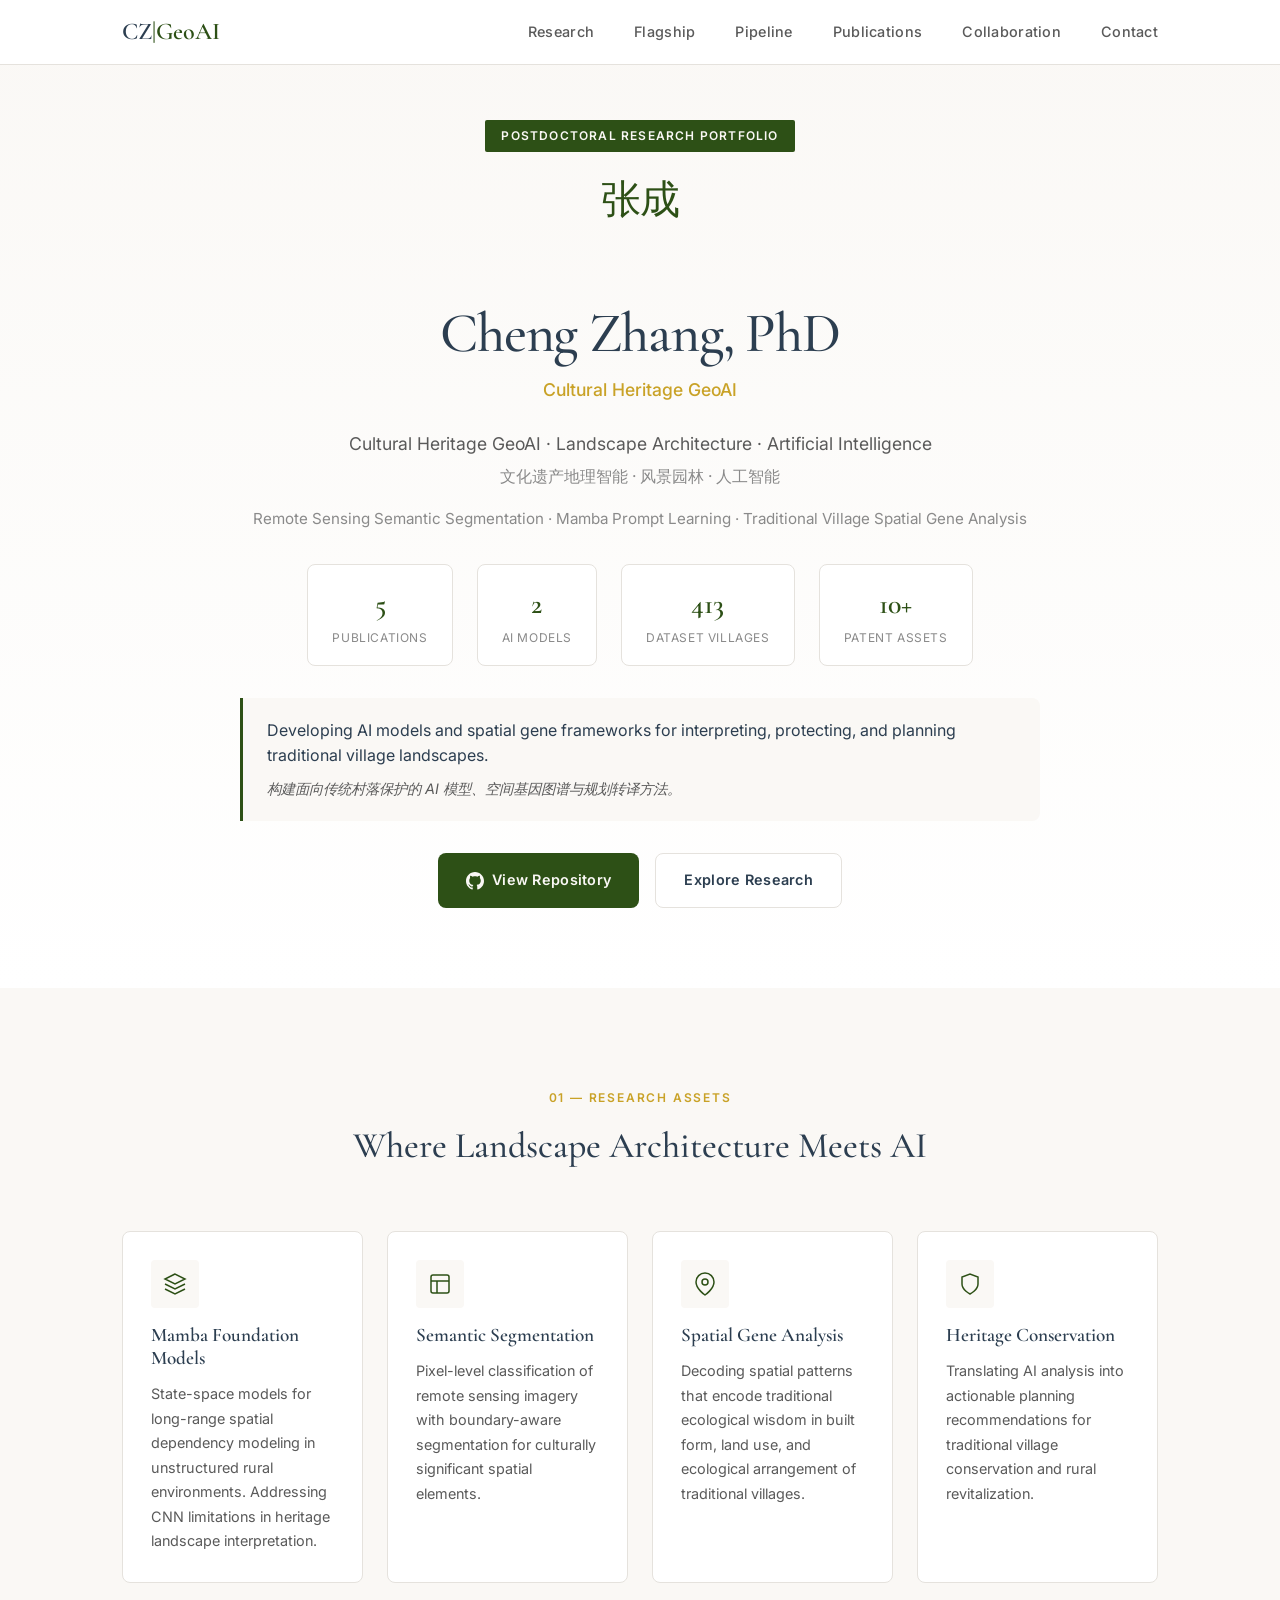
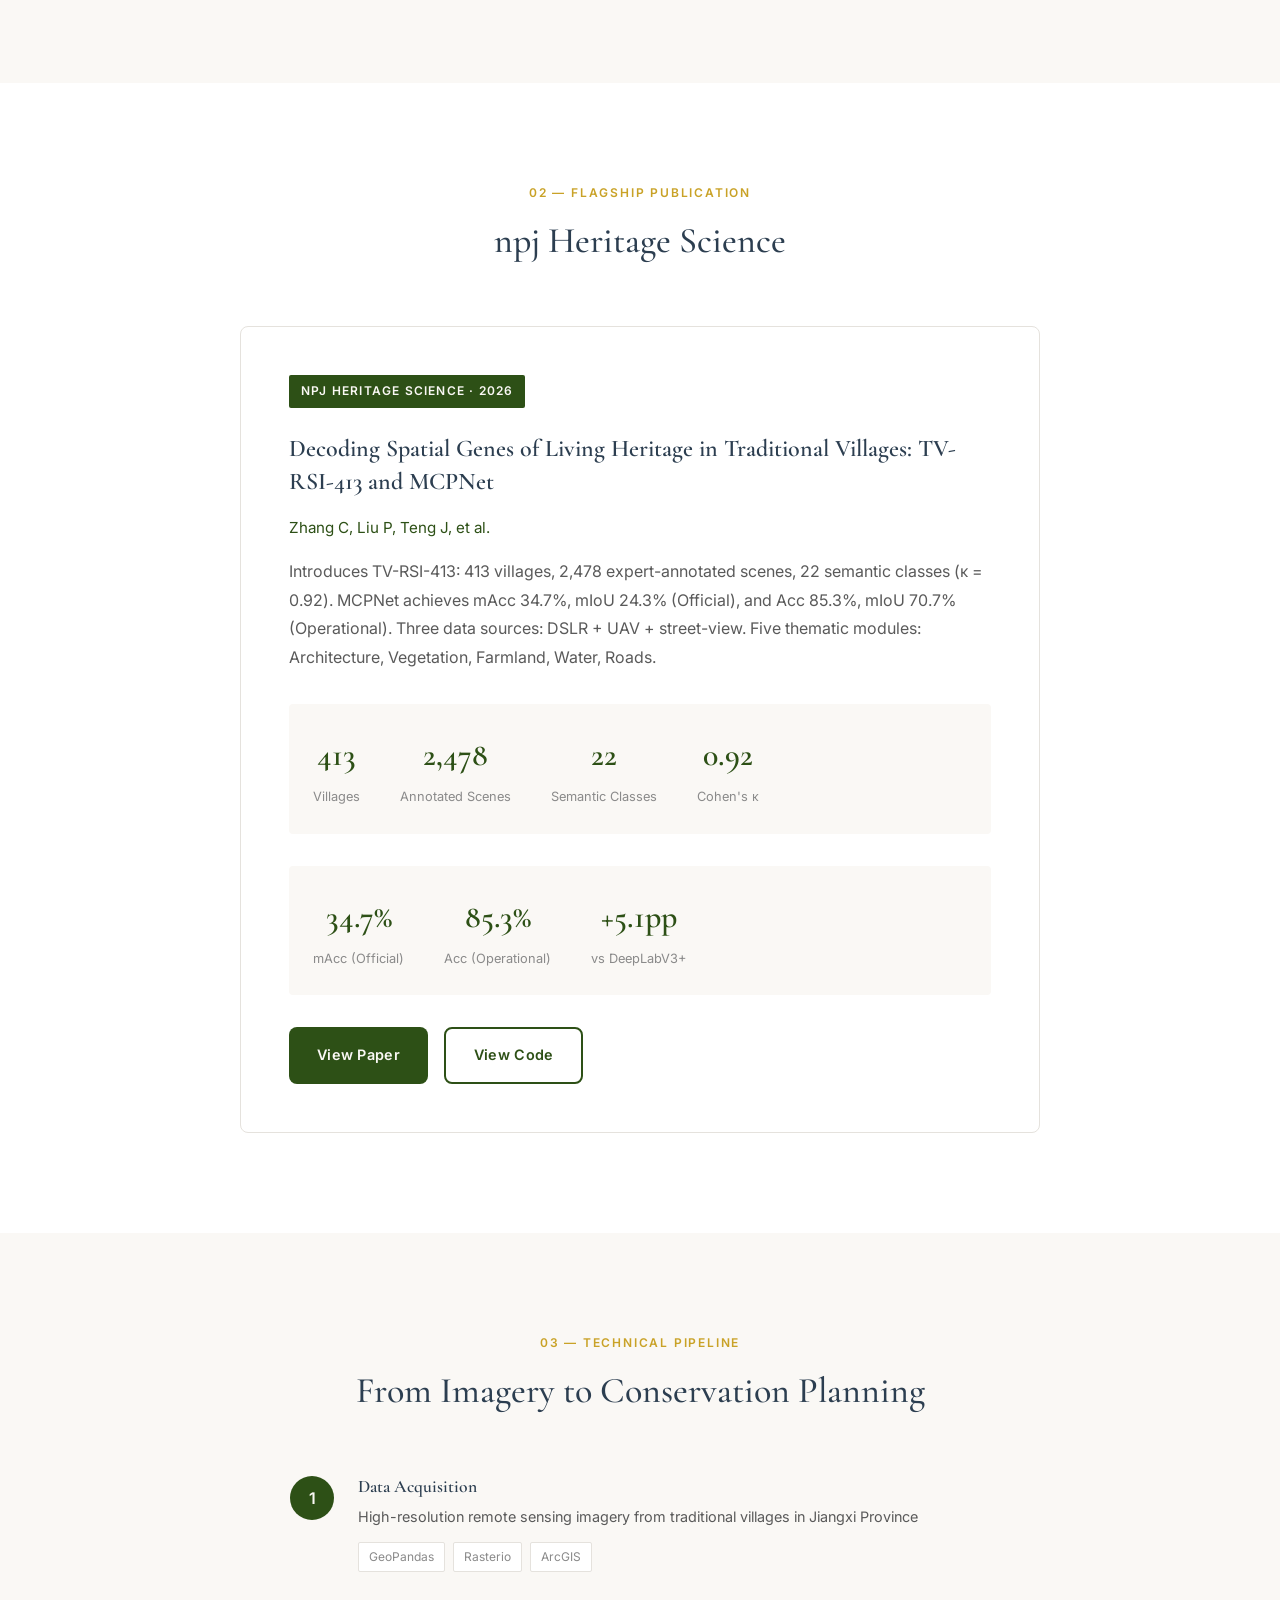
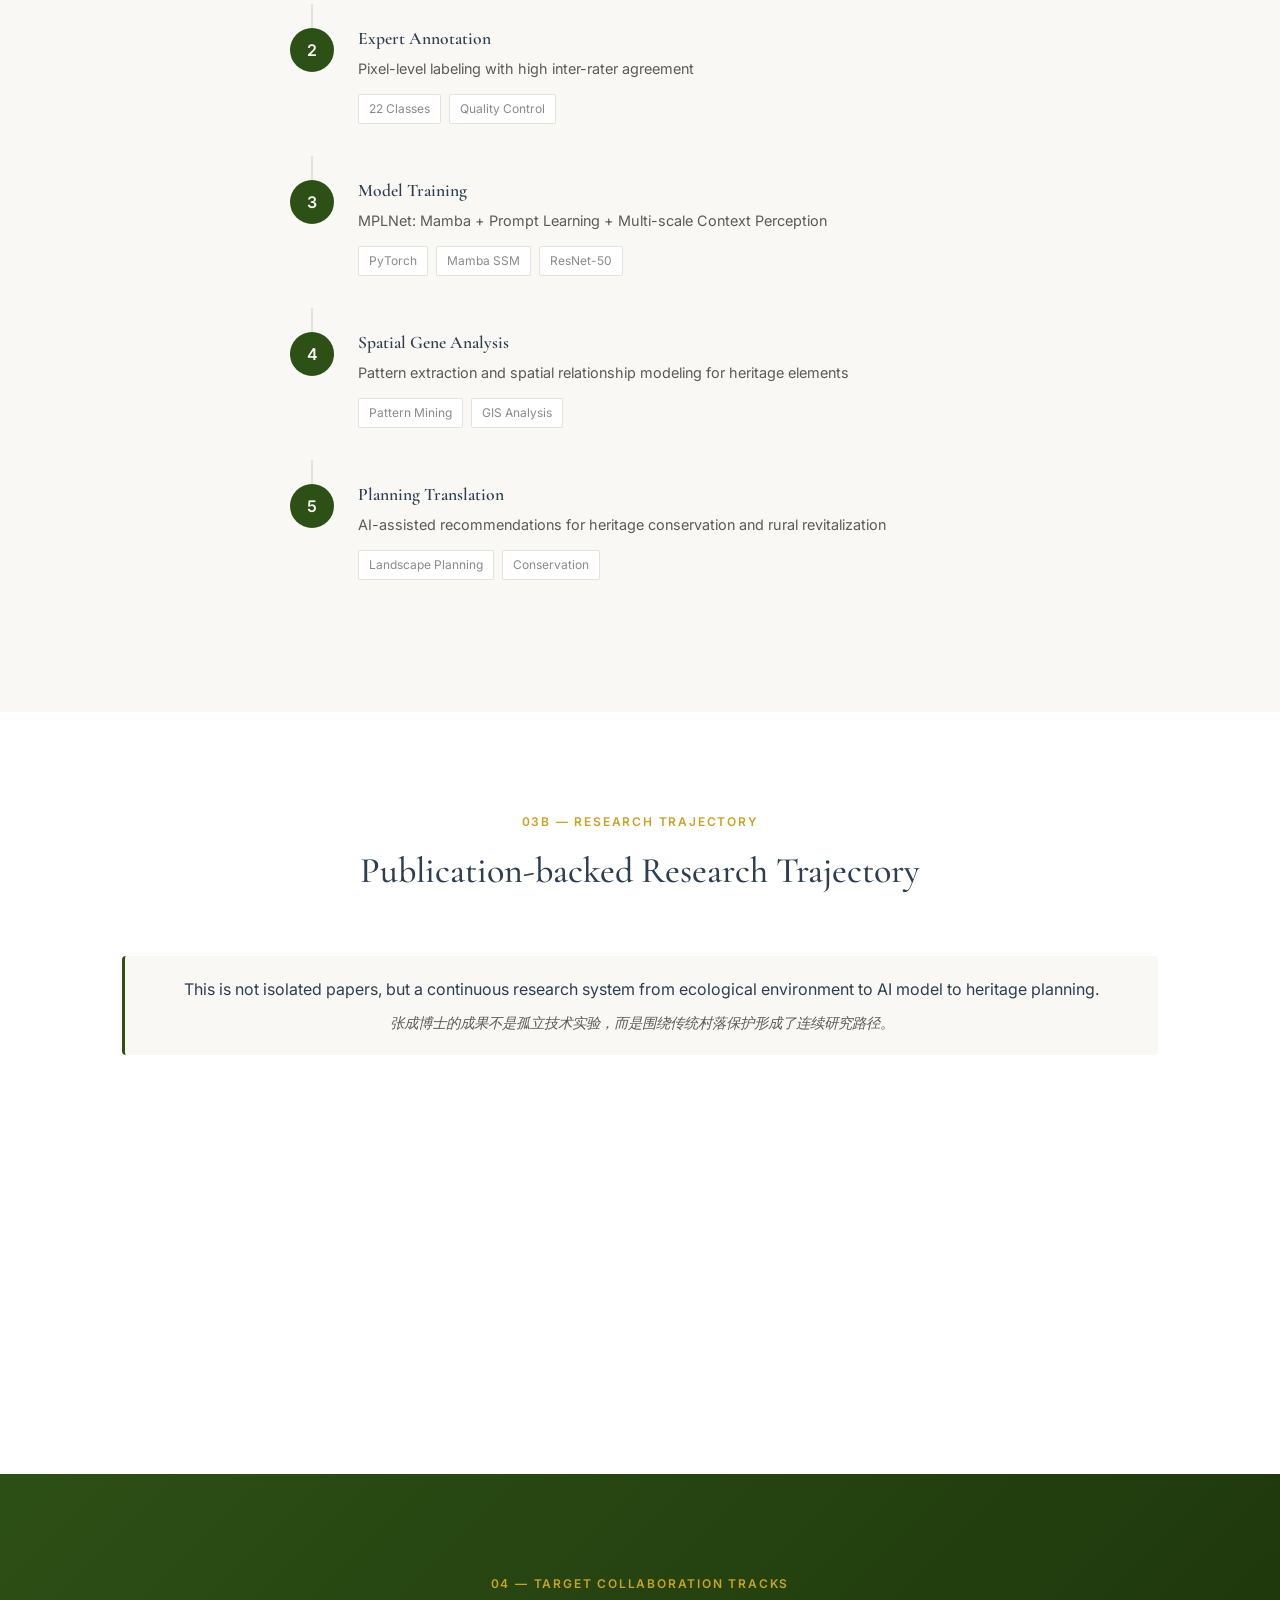
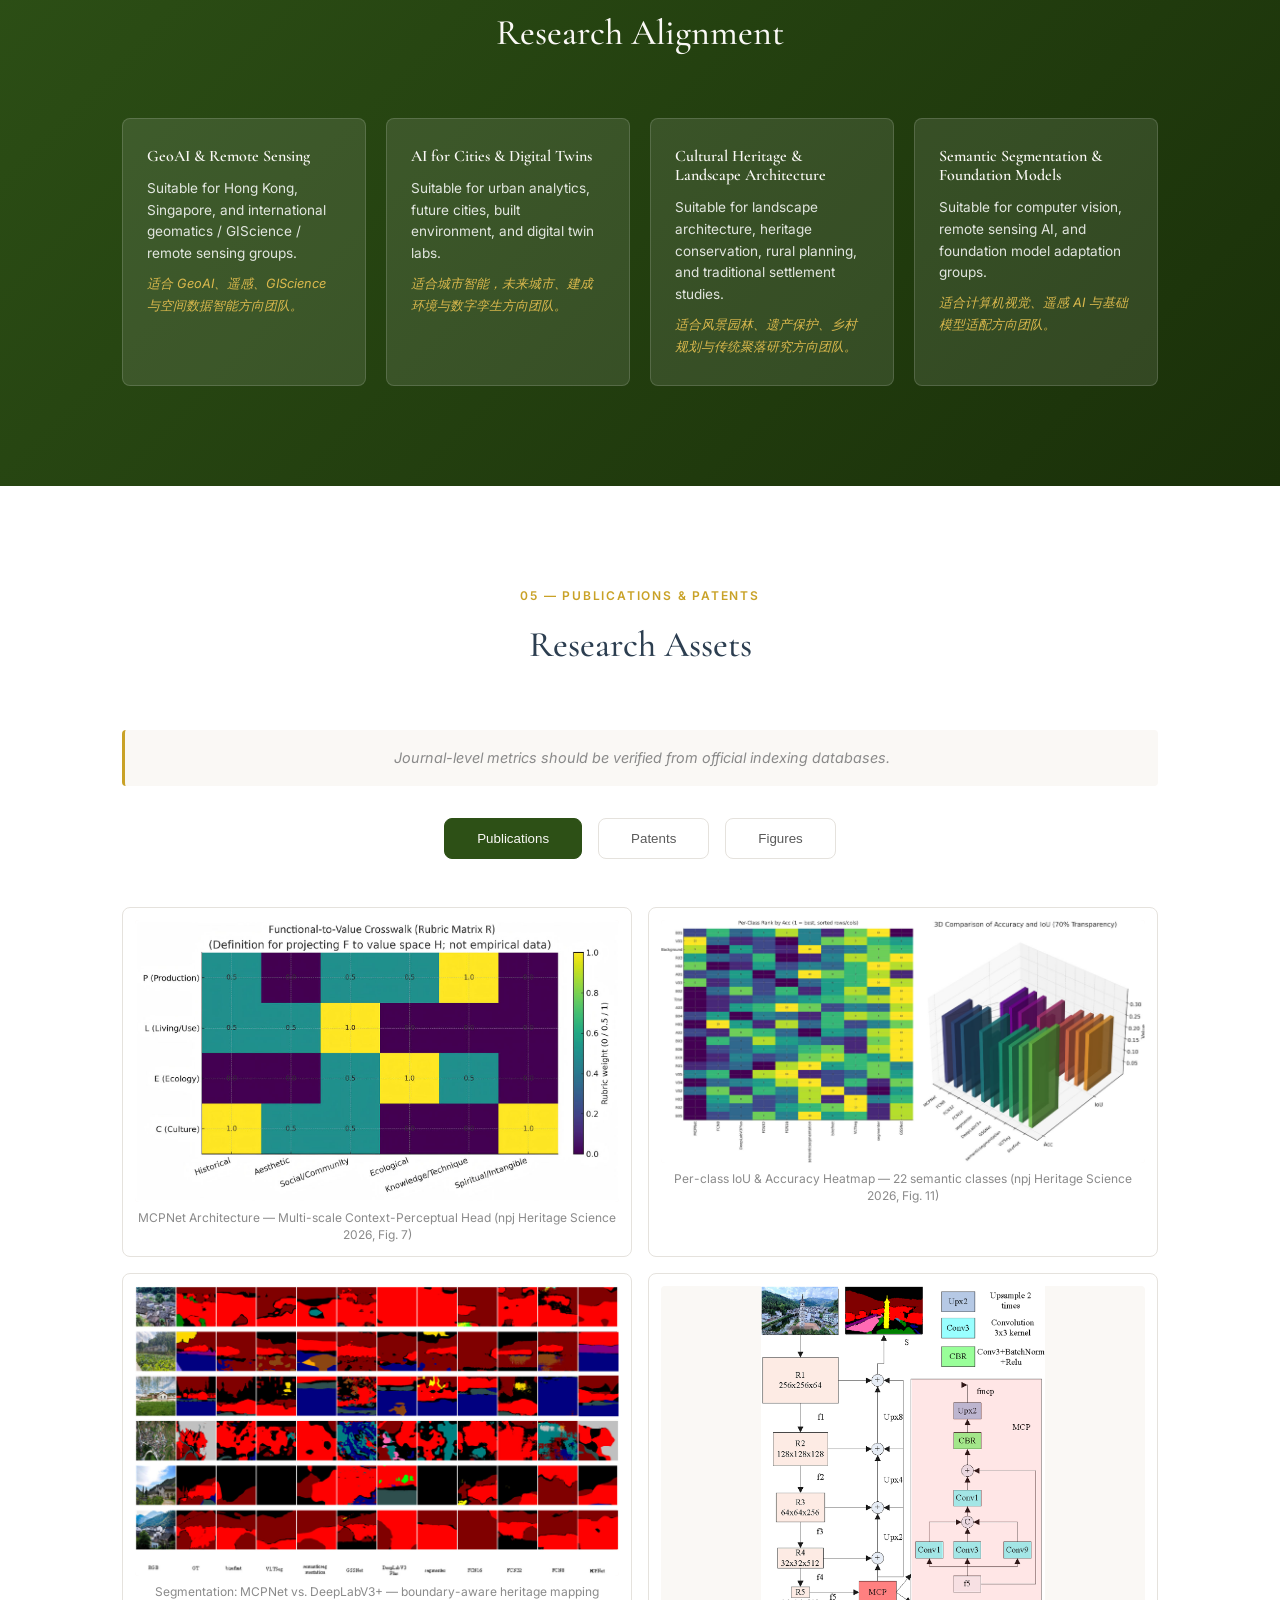
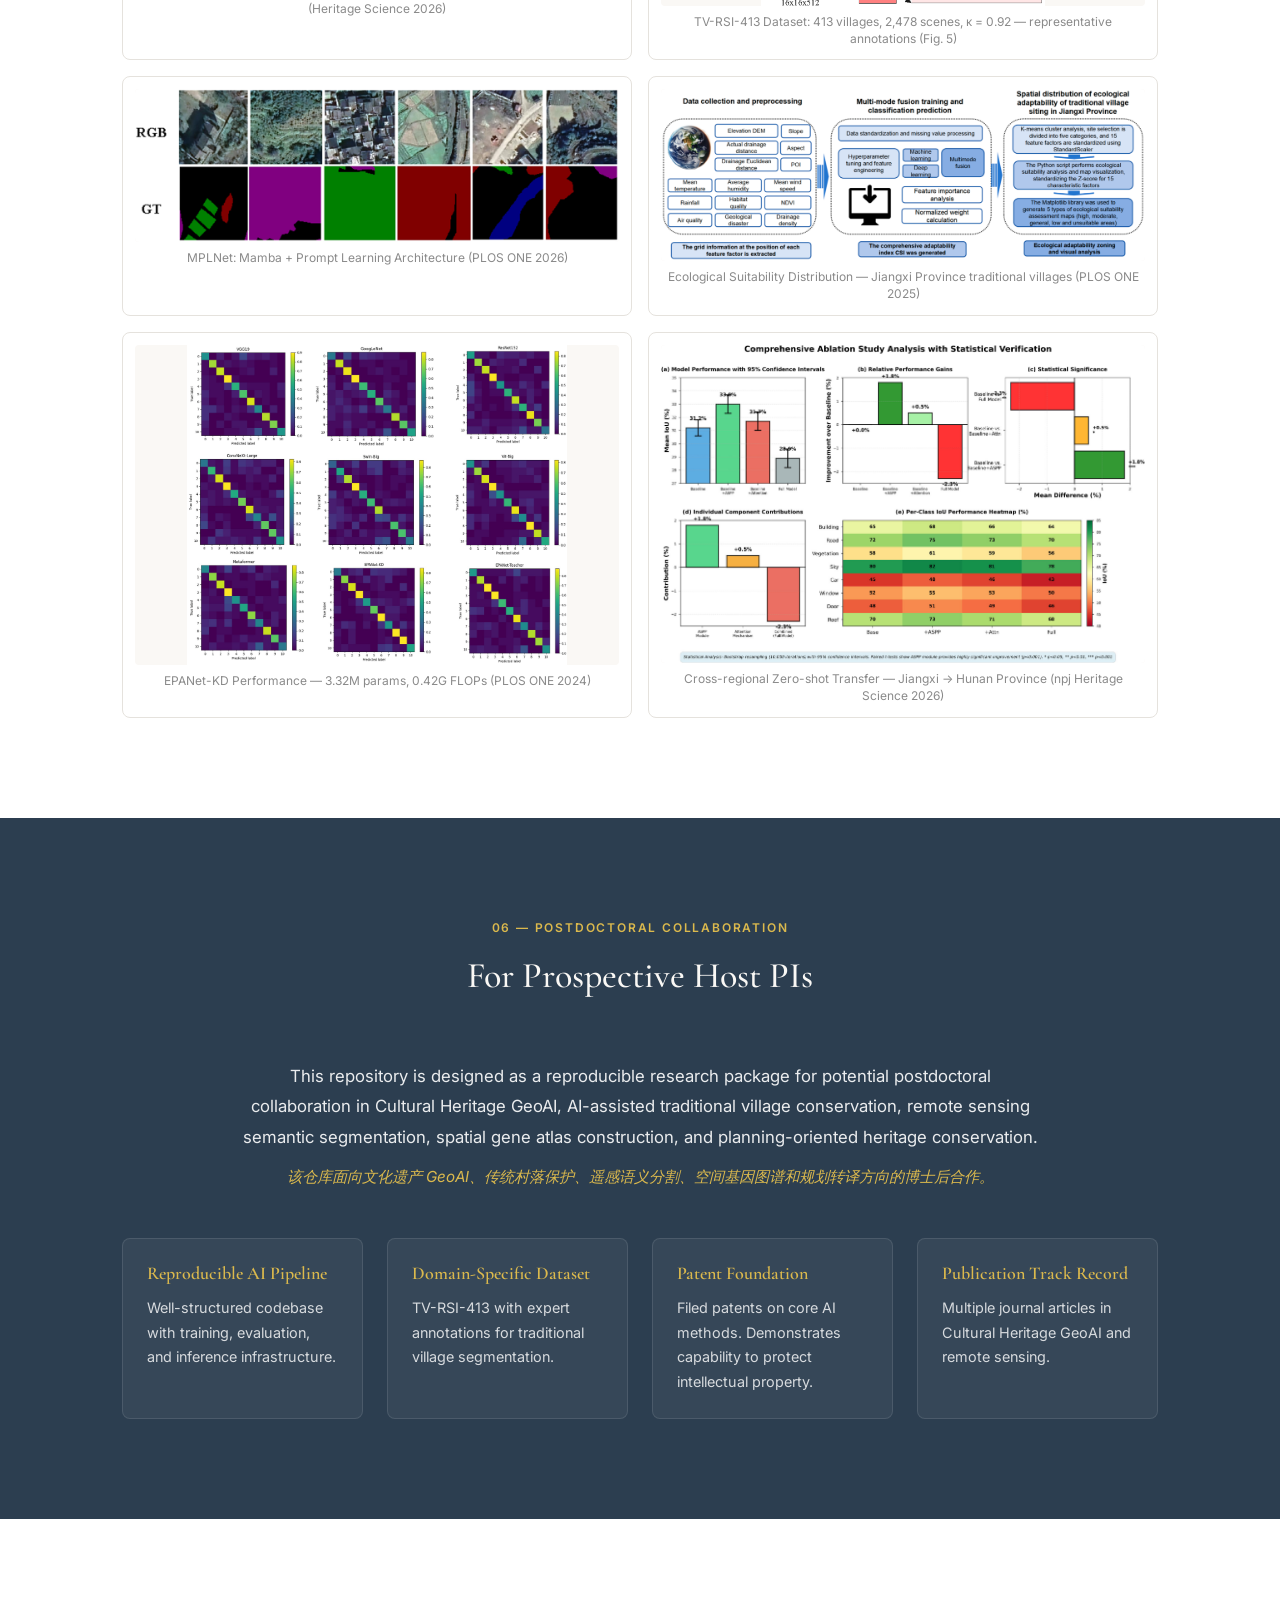
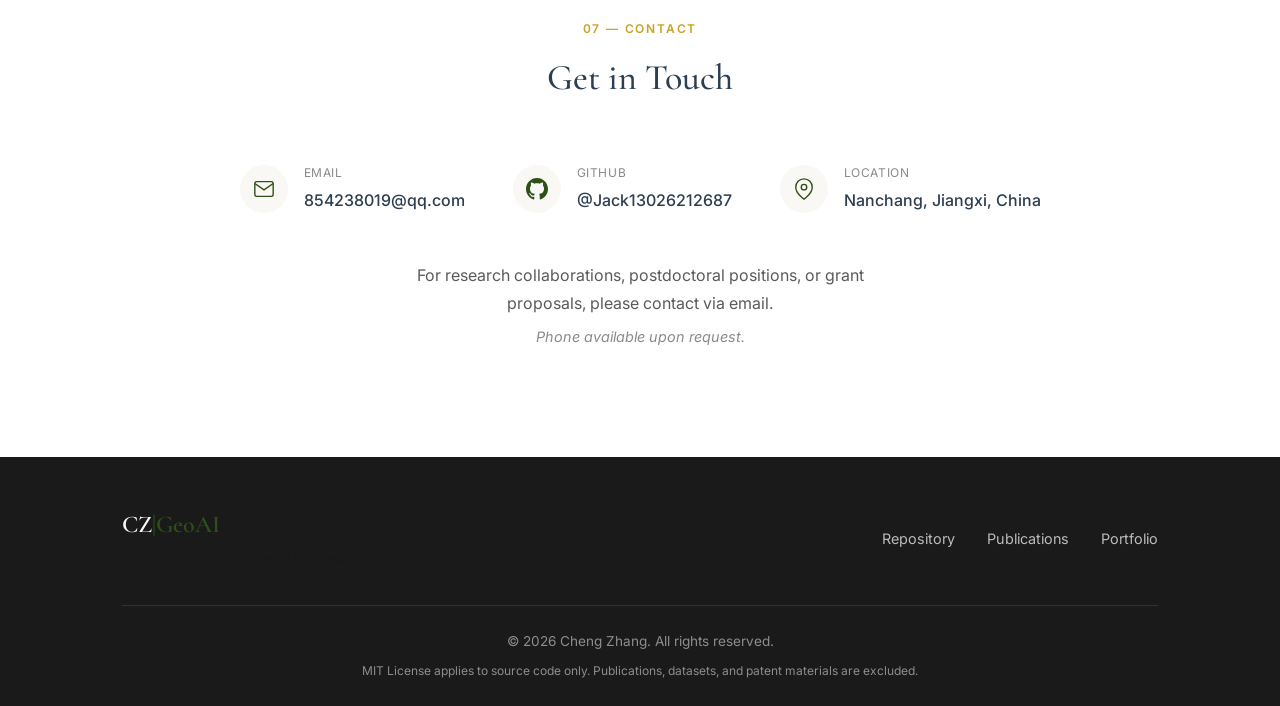
==== commit 1331be3e: "feat: add paper figure gallery with 55 images and visual evidence sections - Create IMAGE_GALLERY.md" ====
--- a/docs/index.html
+++ b/docs/index.html
@@ -329,8 +329,53 @@
                 <p>Journal-level metrics should be verified from official indexing databases.</p>
             </div>
             <div class="publications-tabs">
-                <button class="tab-btn active" data-tab="papers">Publications</button>
-                <button class="tab-btn" data-tab="patents">Patents</button>
+                <button class="tab-btn active" data-tab="papers" onclick="switchTab('papers')">Publications</button>
+                <button class="tab-btn" data-tab="patents" onclick="switchTab('patents')">Patents</button>
+                <button class="tab-btn" data-tab="figures" onclick="switchTab('figures')">Figures</button>
+            </div>
+            <div class="tab-content" id="figures">
+                <div class="figure-gallery">
+                    <div class="figure-row">
+                        <div class="figure-card">
+                            <img src="../images/heritage_page8_img1.jpeg" alt="MCPNet Architecture" style="width:100%;border-radius:4px;" loading="lazy">
+                            <p class="figure-cap">MCPNet Architecture — Multi-scale Context-Perceptual Head (npj Heritage Science 2026, Fig. 7)</p>
+                        </div>
+                        <div class="figure-card">
+                            <img src="../images/heritage_page10_img1.jpeg" alt="Per-class Heatmap" style="width:100%;border-radius:4px;" loading="lazy">
+                            <p class="figure-cap">Per-class IoU & Accuracy Heatmap — 22 semantic classes (npj Heritage Science 2026, Fig. 11)</p>
+                        </div>
+                    </div>
+                    <div class="figure-row">
+                        <div class="figure-card">
+                            <img src="../images/heritage_page13_img1.jpeg" alt="Segmentation Comparison" style="width:100%;border-radius:4px;" loading="lazy">
+                            <p class="figure-cap">Segmentation: MCPNet vs. DeepLabV3+ — boundary-aware heritage mapping (Heritage Science 2026)</p>
+                        </div>
+                        <div class="figure-card">
+                            <img src="../images/heritage_page6_img1.png" alt="Dataset Overview" style="width:100%;border-radius:4px;" loading="lazy">
+                            <p class="figure-cap">TV-RSI-413 Dataset: 413 villages, 2,478 scenes, κ = 0.92 — representative annotations (Fig. 5)</p>
+                        </div>
+                    </div>
+                    <div class="figure-row">
+                        <div class="figure-card">
+                            <img src="../images/zhongguan_page5_img1.png" alt="MPLNet Architecture" style="width:100%;border-radius:4px;" loading="lazy">
+                            <p class="figure-cap">MPLNet: Mamba + Prompt Learning Architecture (PLOS ONE 2026)</p>
+                        </div>
+                        <div class="figure-card">
+                            <img src="../images/hongguan_page8_img1.png" alt="Ecological Suitability" style="width:100%;border-radius:4px;" loading="lazy">
+                            <p class="figure-cap">Ecological Suitability Distribution — Jiangxi Province traditional villages (PLOS ONE 2025)</p>
+                        </div>
+                    </div>
+                    <div class="figure-row">
+                        <div class="figure-card">
+                            <img src="../images/weiguan_page10_img1.jpeg" alt="EPANet-KD Results" style="width:100%;border-radius:4px;" loading="lazy">
+                            <p class="figure-cap">EPANet-KD Performance — 3.32M params, 0.42G FLOPs (PLOS ONE 2024)</p>
+                        </div>
+                        <div class="figure-card">
+                            <img src="../images/heritage_page15_img1.jpeg" alt="Cross-regional Transfer" style="width:100%;border-radius:4px;" loading="lazy">
+                            <p class="figure-cap">Cross-regional Zero-shot Transfer — Jiangxi → Hunan Province (npj Heritage Science 2026)</p>
+                        </div>
+                    </div>
+                </div>
             </div>
             <div class="tab-content active" id="papers">
                 <div class="pub-list">
@@ -502,15 +547,17 @@
     </footer>
 
     <script>
-        // Tab functionality
-        document.querySelectorAll('.tab-btn').forEach(btn => {
-            btn.addEventListener('click', () => {
-                document.querySelectorAll('.tab-btn').forEach(b => b.classList.remove('active'));
-                document.querySelectorAll('.tab-content').forEach(c => c.classList.remove('active'));
-                btn.classList.add('active');
-                document.getElementById(btn.dataset.tab).classList.add('active');
-            });
-        });
+        // Tab functionality for Publications/Patents/Figures
+        function switchTab(tabId) {
+            document.querySelectorAll('.tab-btn').forEach(b => b.classList.remove('active'));
+            document.querySelectorAll('.tab-content').forEach(c => c.style.display='none');
+            const btn = document.querySelector('[data-tab="'+tabId+'"]');
+            if (btn) btn.classList.add('active');
+            const content = document.getElementById(tabId);
+            if (content) content.style.display='block';
+        }
+        // Initialize: show first tab
+        document.querySelectorAll('.tab-content').forEach((c,i) => { c.style.display = (i===0) ? 'block' : 'none'; });
 
         // Smooth scroll
         document.querySelectorAll('a[href^="#"]').forEach(anchor => {
--- a/docs/assets/style.css
+++ b/docs/assets/style.css
@@ -994,6 +994,48 @@
     padding: 48px 0 24px;
 }
 
+/* Figure Gallery */
+.figure-gallery {
+    display: flex;
+    flex-direction: column;
+    gap: 16px;
+}
+
+.figure-row {
+    display: grid;
+    grid-template-columns: 1fr 1fr;
+    gap: 16px;
+}
+
+.figure-card {
+    background: var(--bg-card);
+    border: 1px solid var(--border);
+    border-radius: var(--radius);
+    padding: 12px;
+    overflow: hidden;
+}
+
+.figure-card img {
+    display: block;
+    max-height: 320px;
+    object-fit: contain;
+    background: var(--paper);
+}
+
+.figure-cap {
+    margin-top: 8px;
+    font-size: 0.75rem;
+    color: var(--text-muted);
+    text-align: center;
+    line-height: 1.4;
+}
+
+@media (max-width: 768px) {
+    .figure-row {
+        grid-template-columns: 1fr;
+    }
+}
+
 .footer-content {
     display: flex;
     justify-content: space-between;
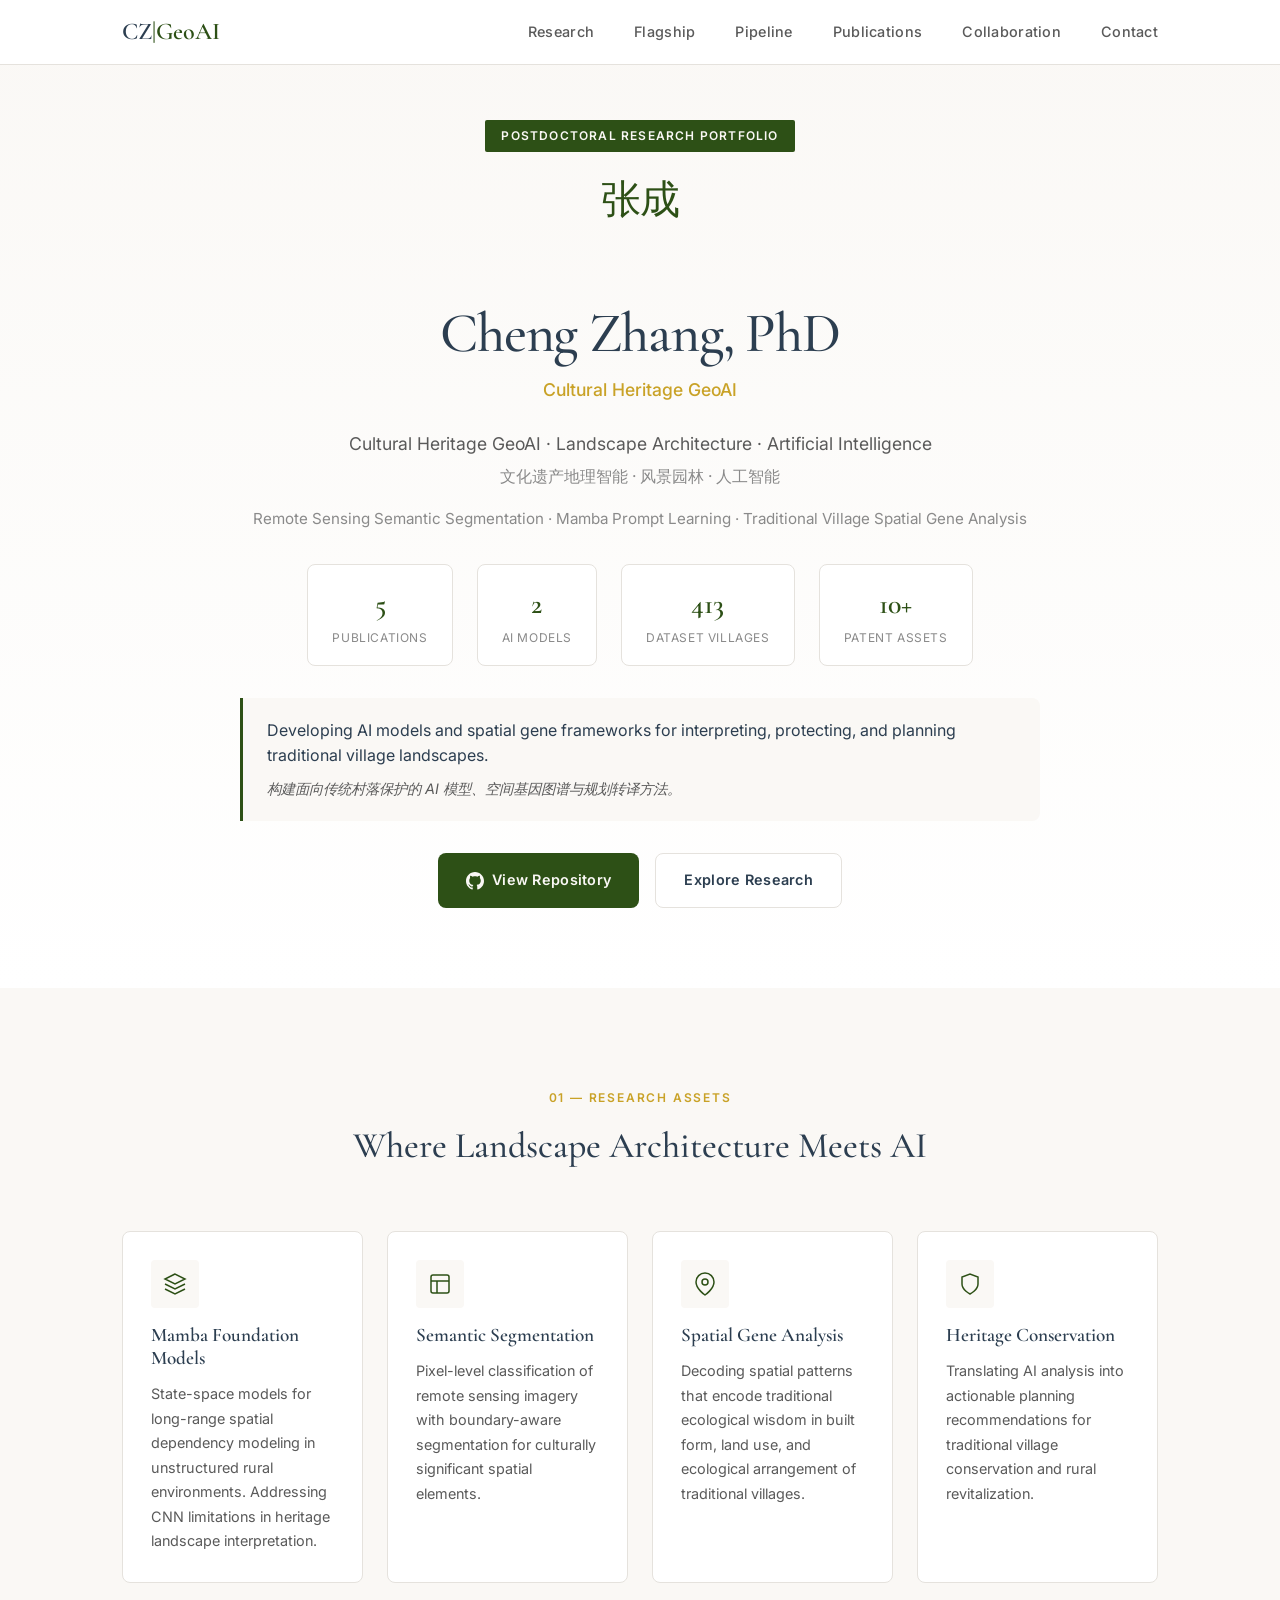
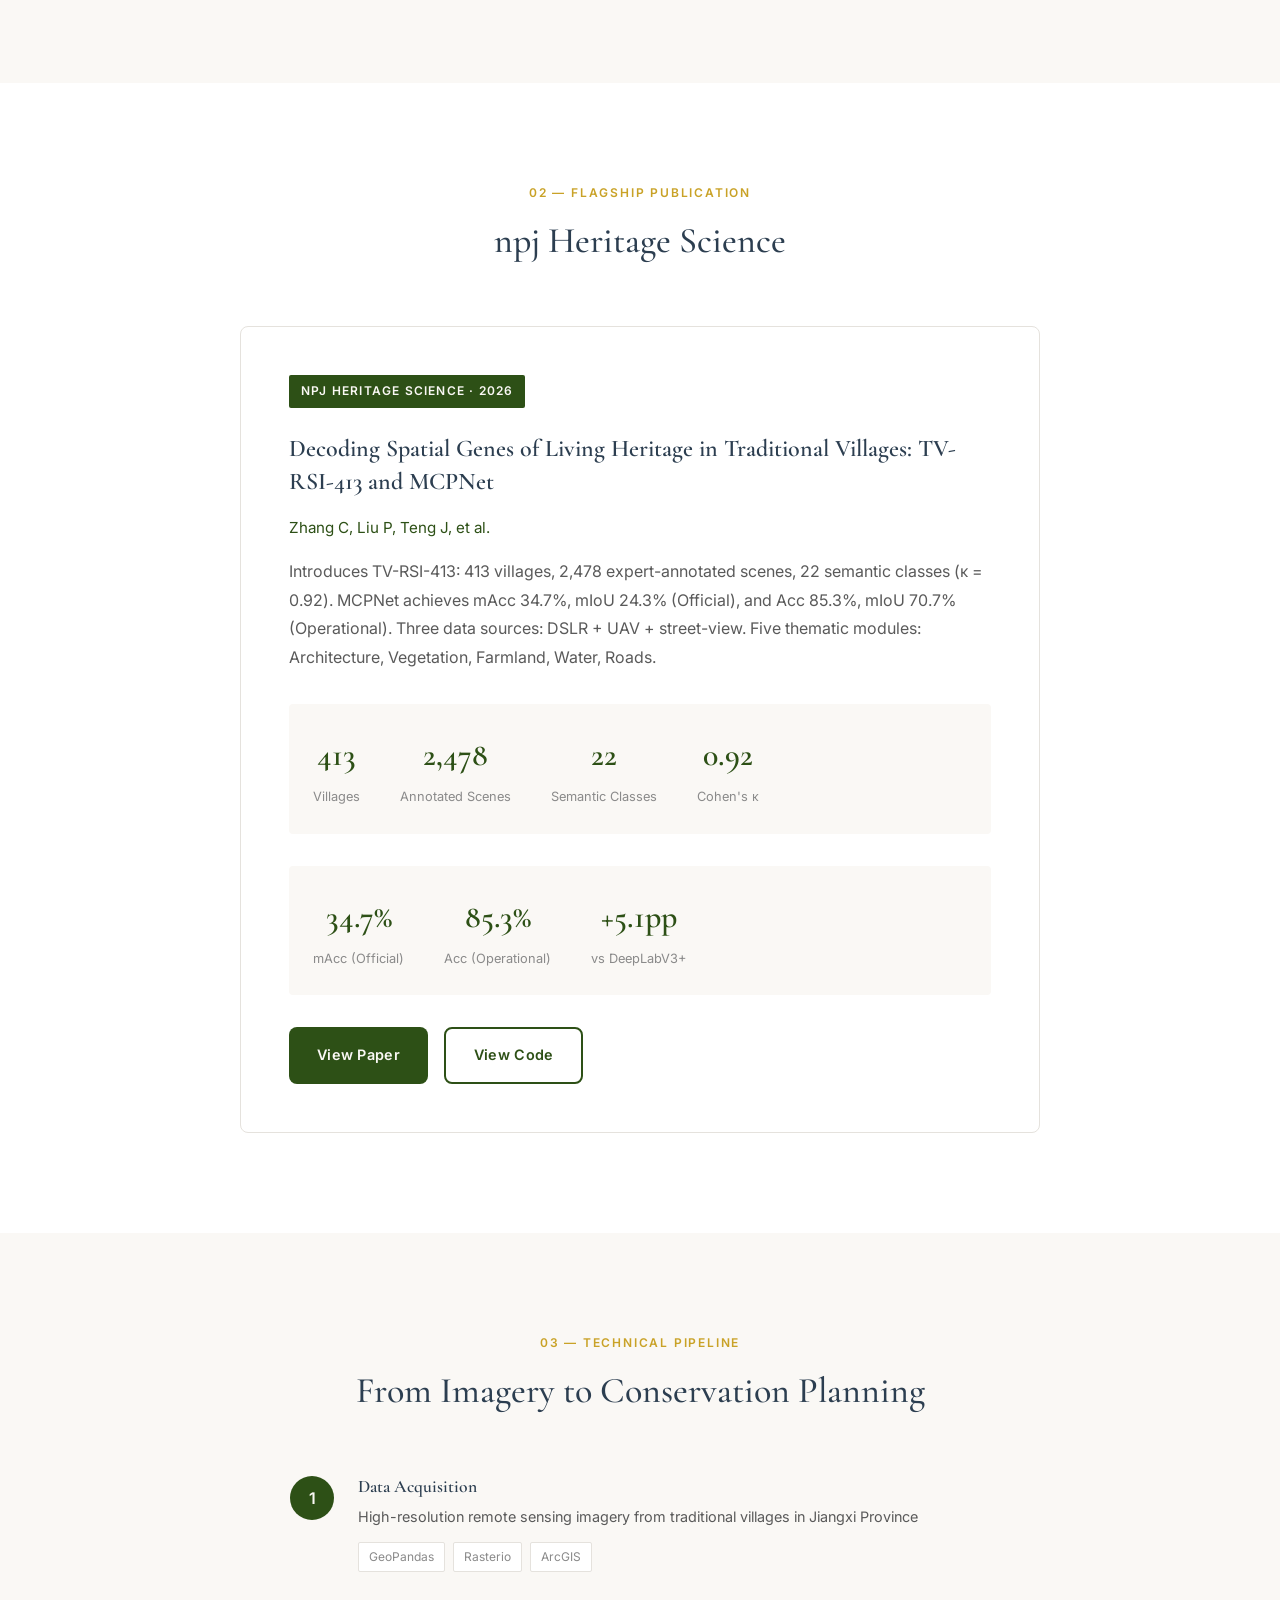
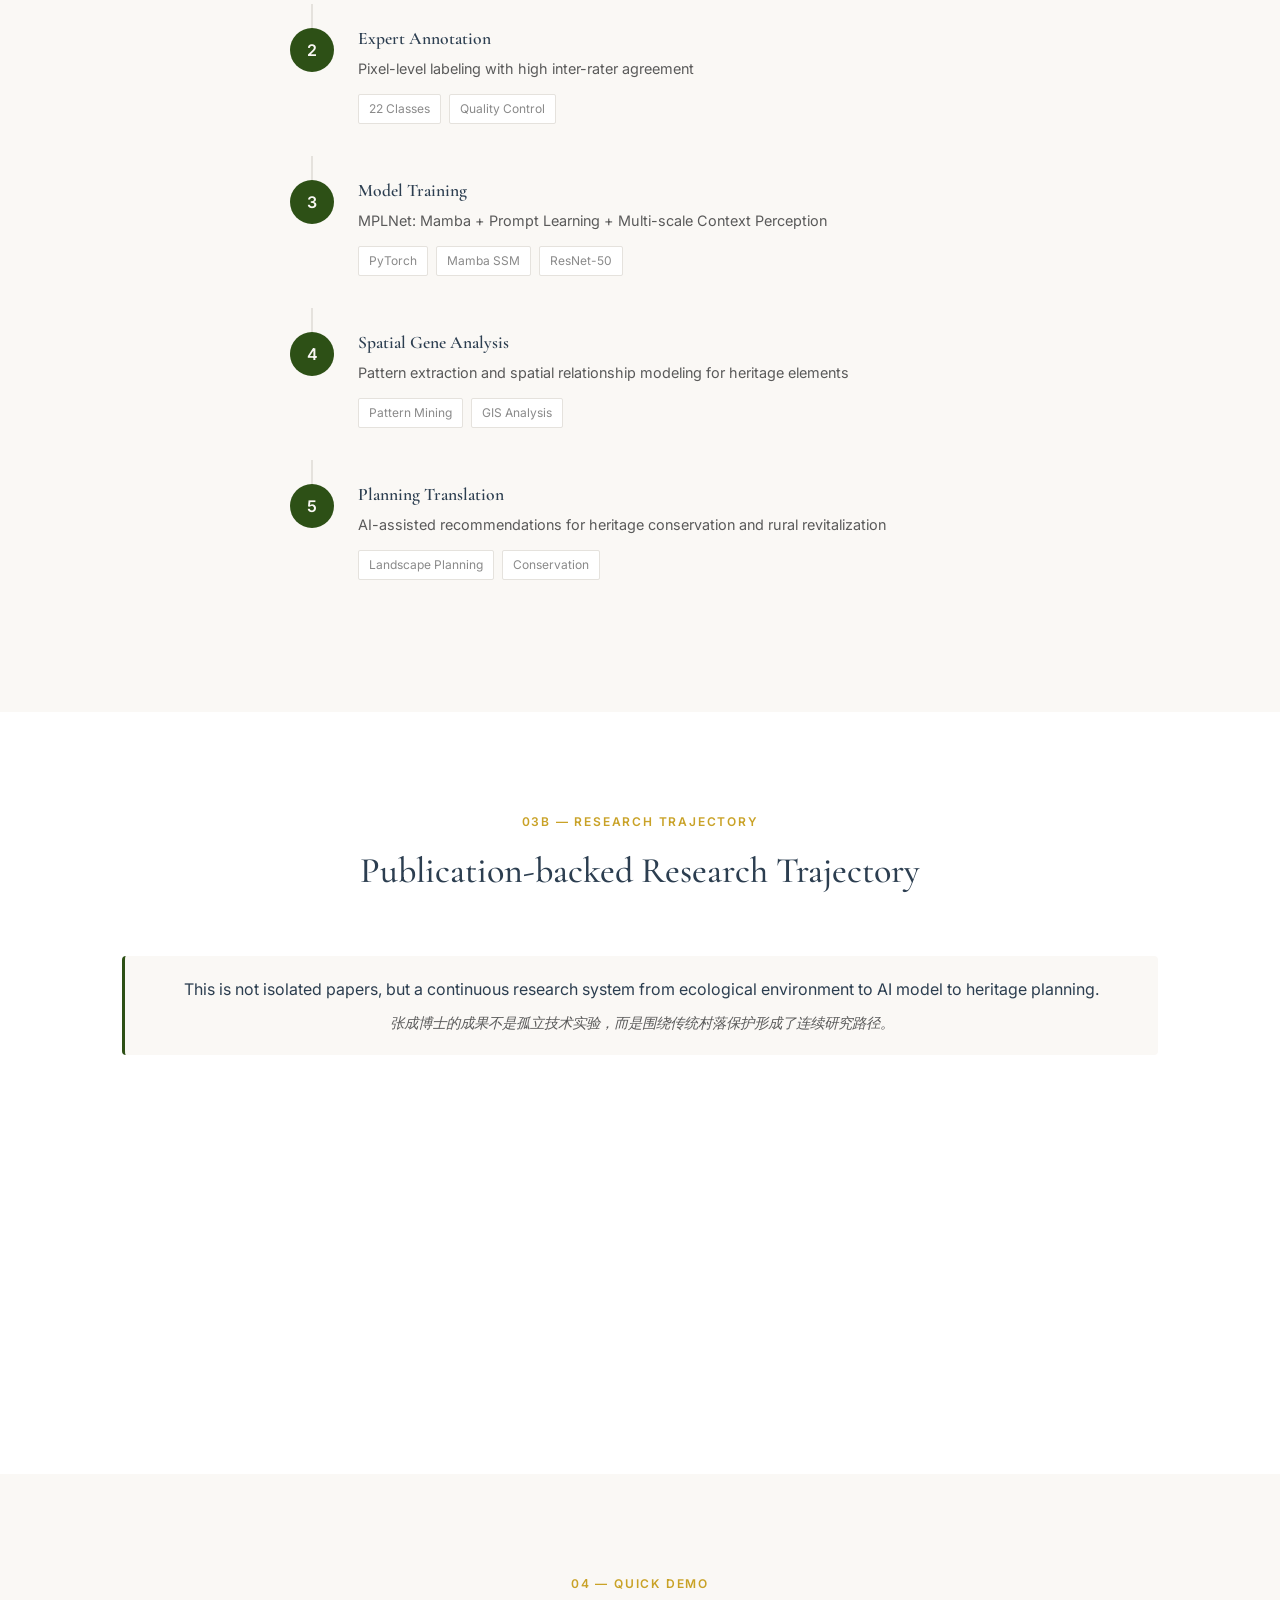
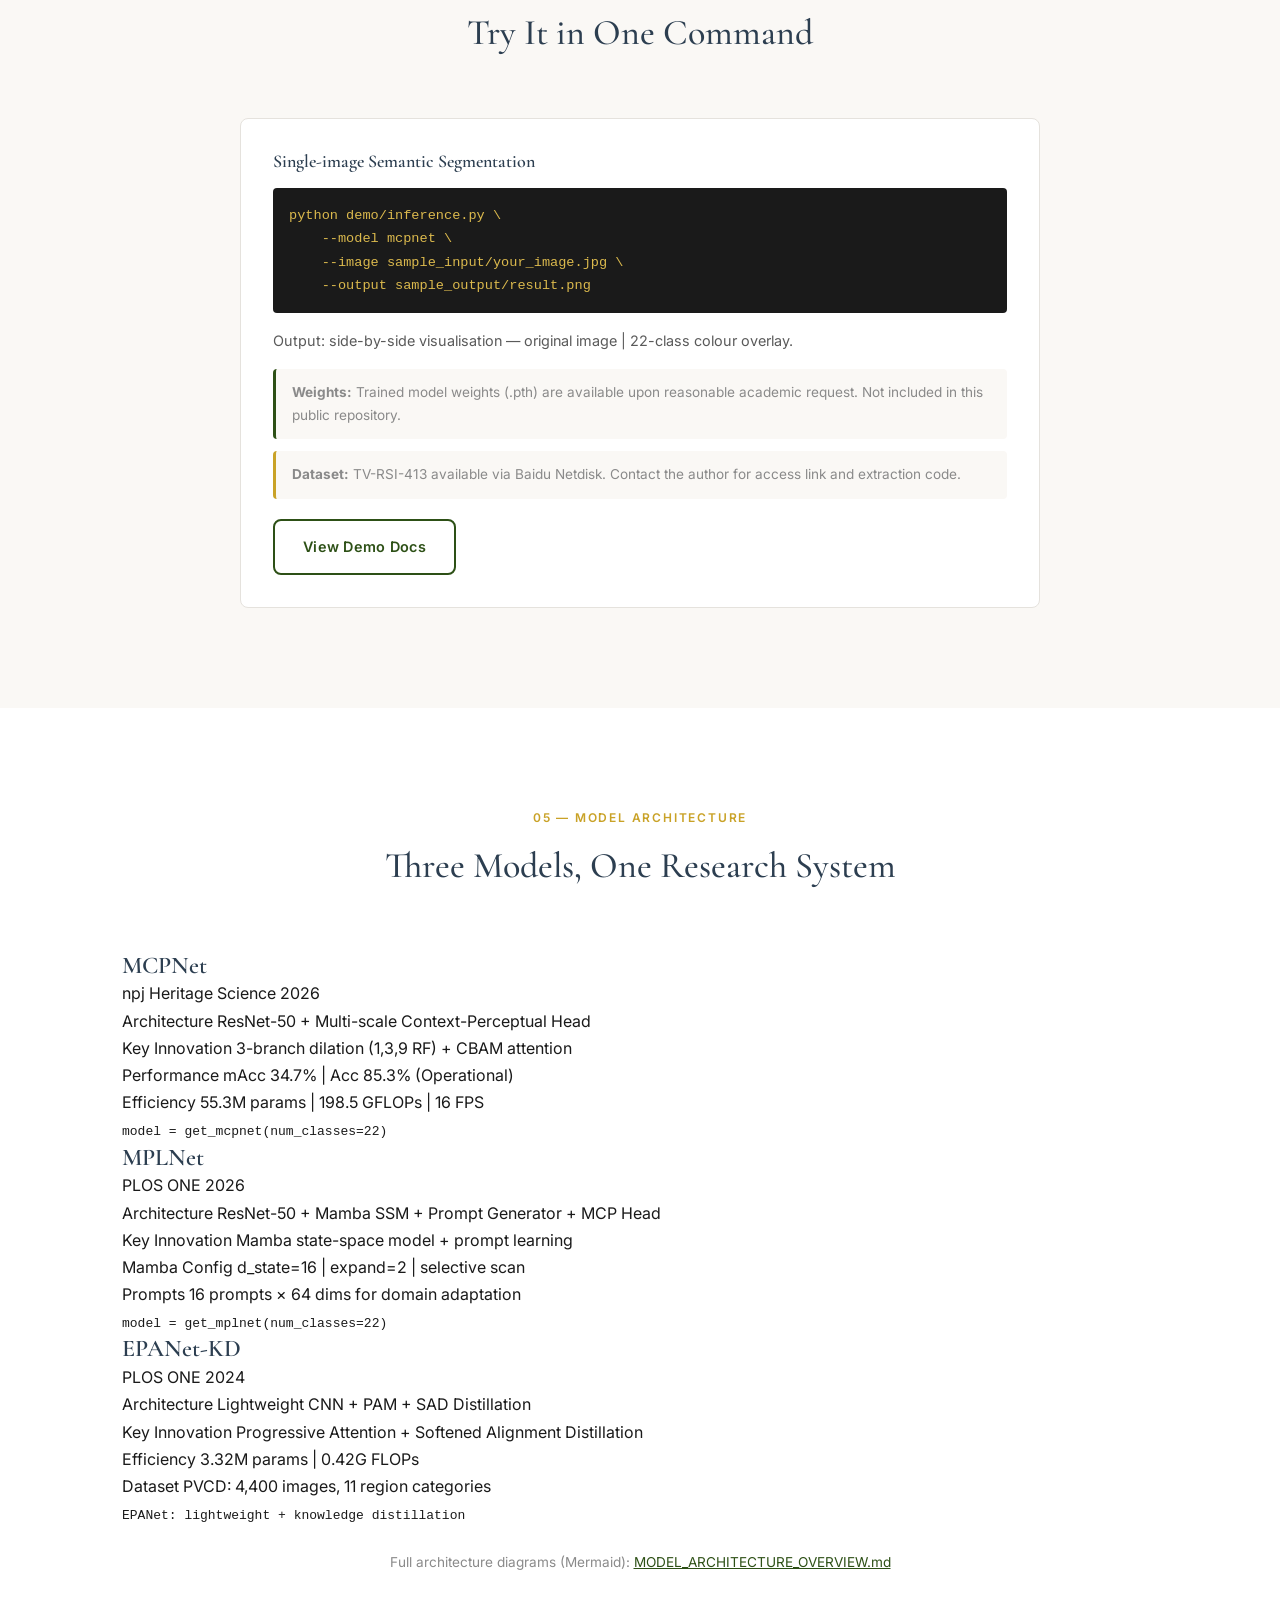
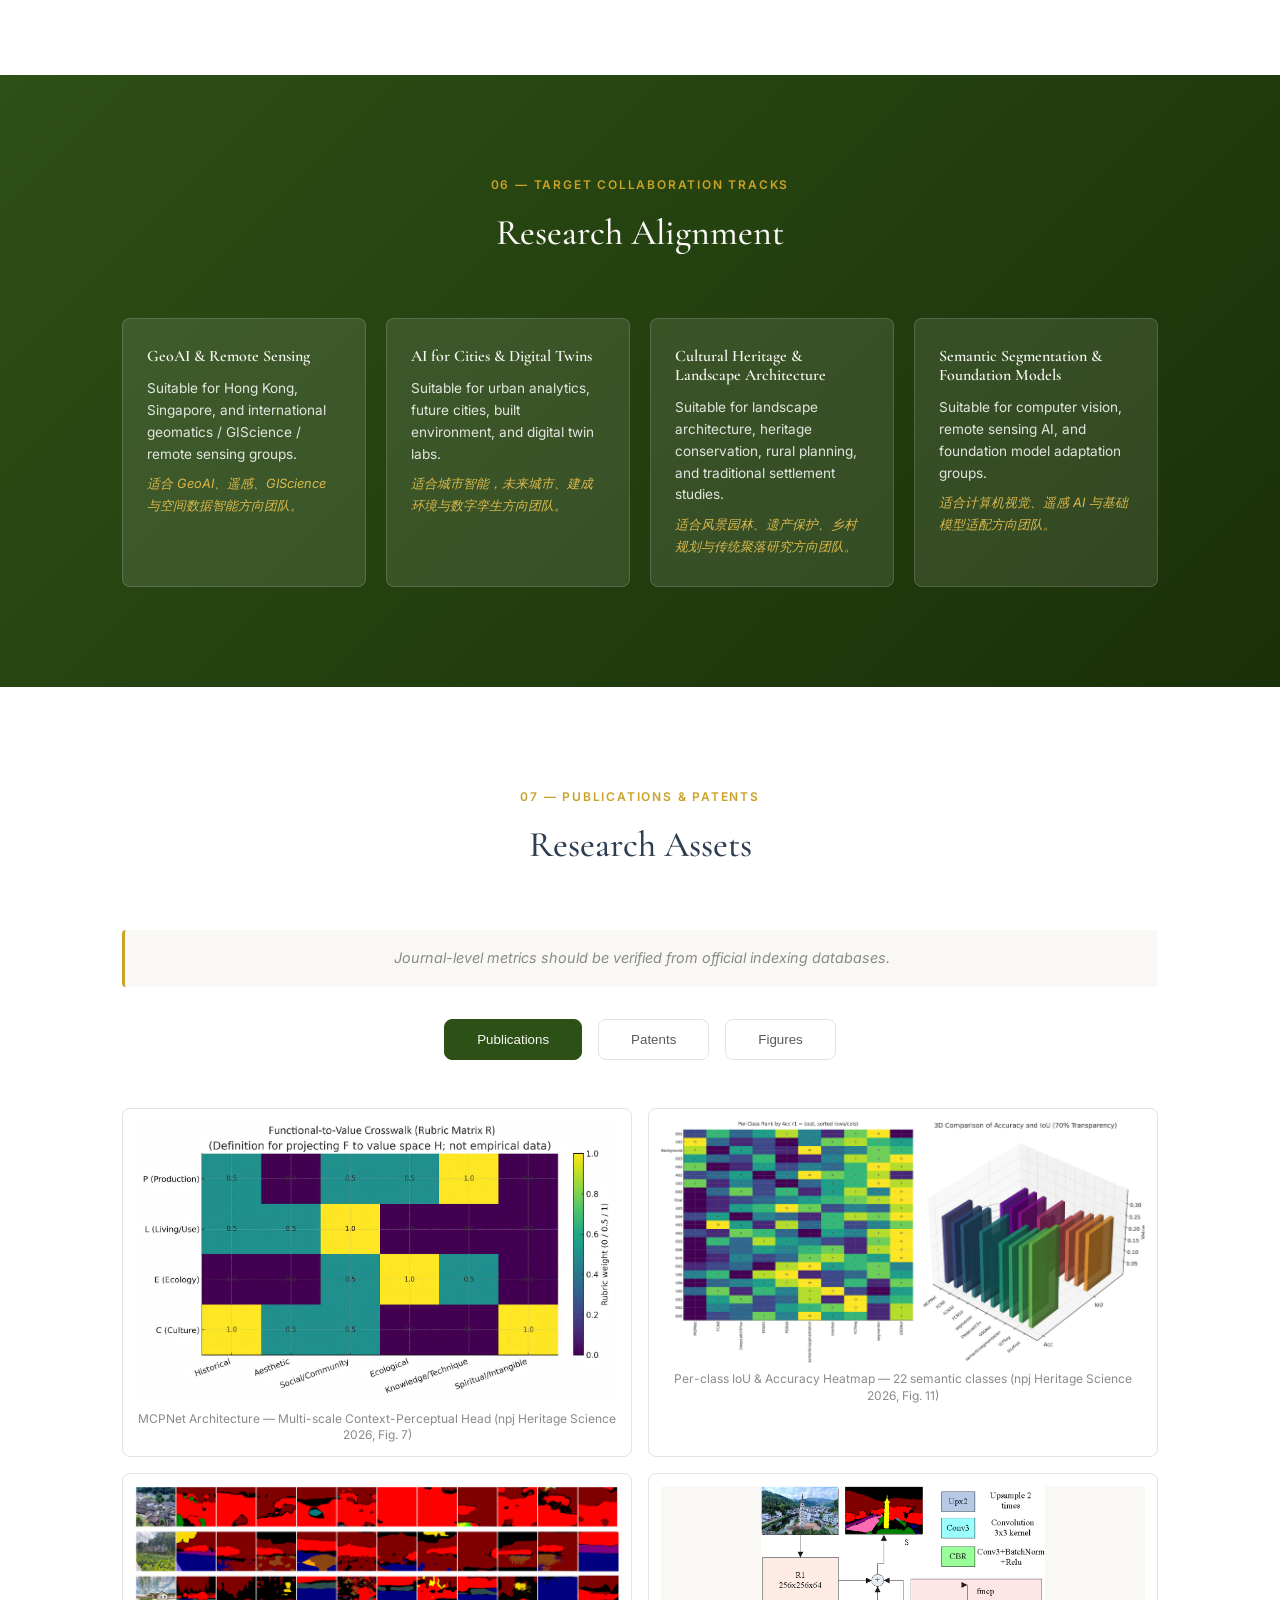
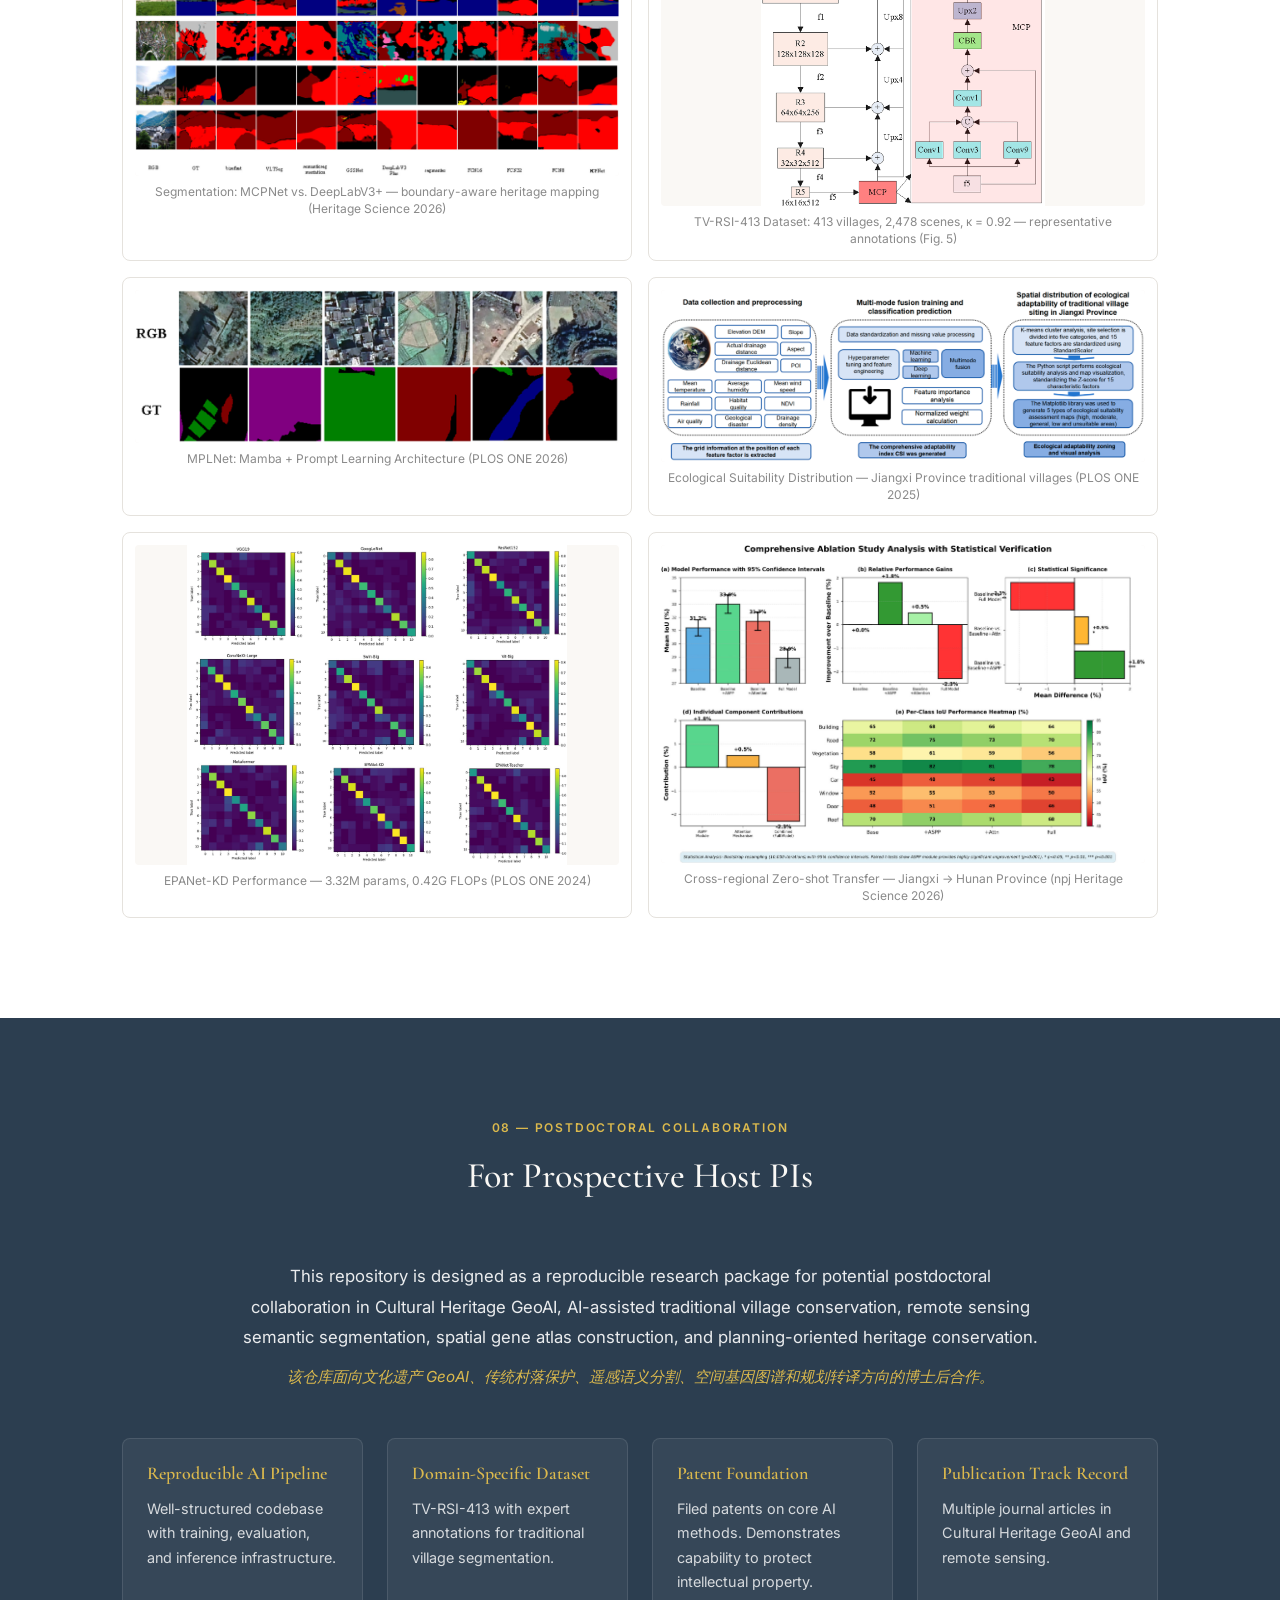
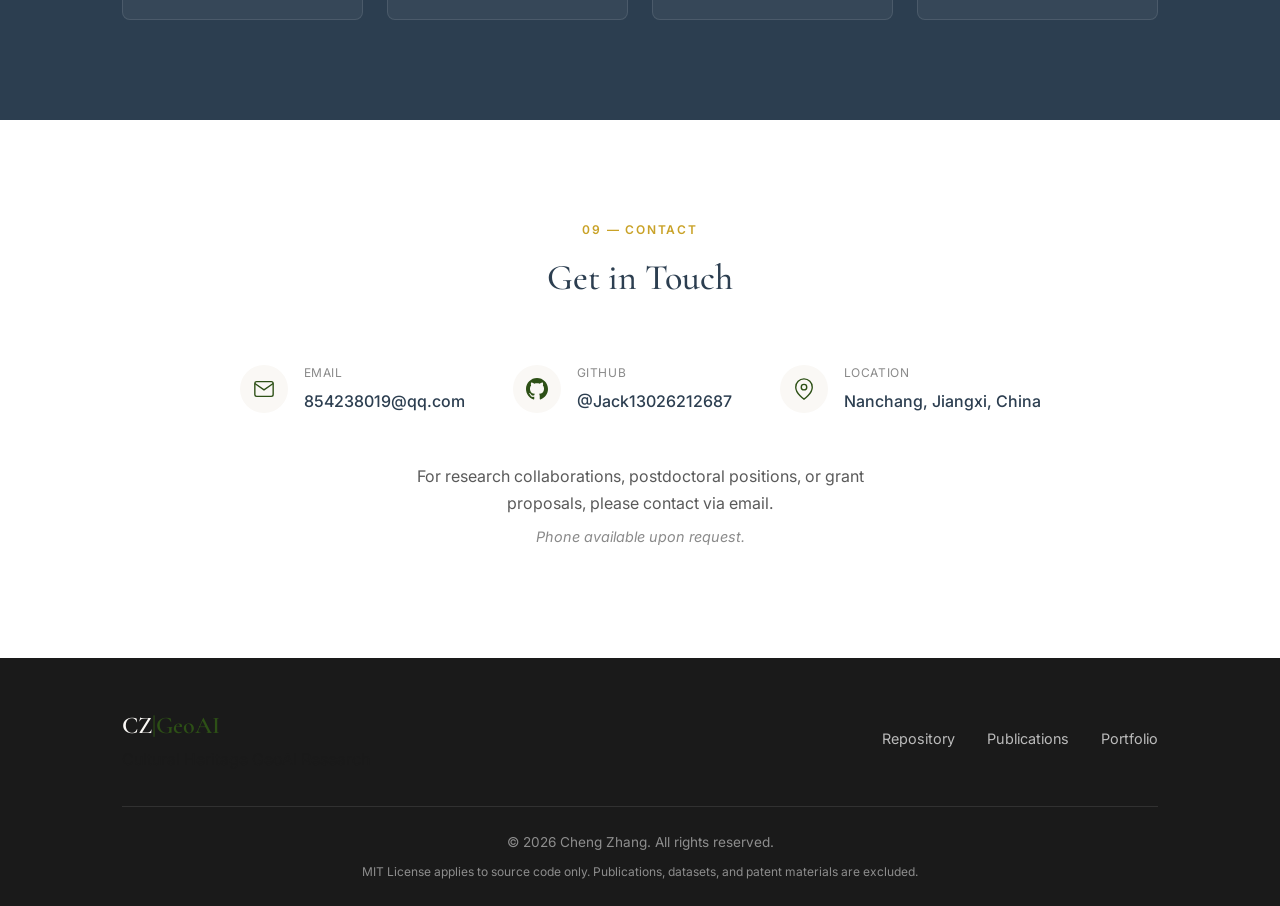
==== commit 6874439c: "fix: correct paper-DOI mapping and add demo, architecture docs - Fix README line 209: MPLNet paper n" ====
--- a/docs/index.html
+++ b/docs/index.html
@@ -286,11 +286,133 @@
         </div>
     </section>
 
+    <!-- Quick Demo Section -->
+    <section class="section section-light">
+        <div class="container">
+            <div class="section-header">
+                <span class="section-label">04 — Quick Demo</span>
+                <h2>Try It in One Command</h2>
+            </div>
+            <div class="demo-content" style="max-width:800px;margin:0 auto;">
+                <div class="demo-card" style="background:var(--bg-card);border:1px solid var(--border);border-radius:var(--radius);padding:32px;">
+                    <h4 style="color:var(--charcoal);margin-bottom:16px;">Single-image Semantic Segmentation</h4>
+                    <pre style="background:var(--bg-dark);color:var(--accent-light);padding:16px;border-radius:var(--radius-sm);overflow-x:auto;font-family:'JetBrains Mono',monospace;font-size:0.85rem;">python demo/inference.py \
+    --model mcpnet \
+    --image sample_input/your_image.jpg \
+    --output sample_output/result.png</pre>
+                    <p style="color:var(--text-secondary);margin-top:16px;font-size:0.9rem;">Output: side-by-side visualisation — original image | 22-class colour overlay.</p>
+                    <div style="margin-top:16px;padding:12px 16px;background:var(--paper);border-radius:var(--radius-sm);border-left:3px solid var(--primary);">
+                        <p style="font-size:0.85rem;color:var(--text-muted);margin:0;">
+                            <strong>Weights:</strong> Trained model weights (.pth) are available upon reasonable academic request.
+                            Not included in this public repository.
+                        </p>
+                    </div>
+                    <div style="margin-top:12px;padding:12px 16px;background:var(--paper);border-radius:var(--radius-sm);border-left:3px solid var(--accent);">
+                        <p style="font-size:0.85rem;color:var(--text-muted);margin:0;">
+                            <strong>Dataset:</strong> TV-RSI-413 available via Baidu Netdisk. Contact the author for access link and extraction code.
+                        </p>
+                    </div>
+                    <a href="demo/README.md" class="btn btn-outline" style="margin-top:20px;">View Demo Docs</a>
+                </div>
+            </div>
+        </div>
+    </section>
+
+    <!-- Model Architecture Section -->
+    <section class="section">
+        <div class="container">
+            <div class="section-header">
+                <span class="section-label">05 — Model Architecture</span>
+                <h2>Three Models, One Research System</h2>
+            </div>
+            <div class="models-grid">
+                <div class="model-card visible">
+                    <div class="model-header">
+                        <h3>MCPNet</h3>
+                        <span class="model-badge">npj Heritage Science 2026</span>
+                    </div>
+                    <div class="model-specs">
+                        <div class="spec">
+                            <span class="spec-label">Architecture</span>
+                            <span class="spec-value">ResNet-50 + Multi-scale Context-Perceptual Head</span>
+                        </div>
+                        <div class="spec">
+                            <span class="spec-label">Key Innovation</span>
+                            <span class="spec-value">3-branch dilation (1,3,9 RF) + CBAM attention</span>
+                        </div>
+                        <div class="spec">
+                            <span class="spec-label">Performance</span>
+                            <span class="spec-value">mAcc 34.7% | Acc 85.3% (Operational)</span>
+                        </div>
+                        <div class="spec">
+                            <span class="spec-label">Efficiency</span>
+                            <span class="spec-value">55.3M params | 198.5 GFLOPs | 16 FPS</span>
+                        </div>
+                    </div>
+                    <div class="model-code"><code>model = get_mcpnet(num_classes=22)</code></div>
+                </div>
+                <div class="model-card visible">
+                    <div class="model-header">
+                        <h3>MPLNet</h3>
+                        <span class="model-badge">PLOS ONE 2026</span>
+                    </div>
+                    <div class="model-specs">
+                        <div class="spec">
+                            <span class="spec-label">Architecture</span>
+                            <span class="spec-value">ResNet-50 + Mamba SSM + Prompt Generator + MCP Head</span>
+                        </div>
+                        <div class="spec">
+                            <span class="spec-label">Key Innovation</span>
+                            <span class="spec-value">Mamba state-space model + prompt learning</span>
+                        </div>
+                        <div class="spec">
+                            <span class="spec-label">Mamba Config</span>
+                            <span class="spec-value">d_state=16 | expand=2 | selective scan</span>
+                        </div>
+                        <div class="spec">
+                            <span class="spec-label">Prompts</span>
+                            <span class="spec-value">16 prompts × 64 dims for domain adaptation</span>
+                        </div>
+                    </div>
+                    <div class="model-code"><code>model = get_mplnet(num_classes=22)</code></div>
+                </div>
+                <div class="model-card visible">
+                    <div class="model-header">
+                        <h3>EPANet-KD</h3>
+                        <span class="model-badge">PLOS ONE 2024</span>
+                    </div>
+                    <div class="model-specs">
+                        <div class="spec">
+                            <span class="spec-label">Architecture</span>
+                            <span class="spec-value">Lightweight CNN + PAM + SAD Distillation</span>
+                        </div>
+                        <div class="spec">
+                            <span class="spec-label">Key Innovation</span>
+                            <span class="spec-value">Progressive Attention + Softened Alignment Distillation</span>
+                        </div>
+                        <div class="spec">
+                            <span class="spec-label">Efficiency</span>
+                            <span class="spec-value">3.32M params | 0.42G FLOPs</span>
+                        </div>
+                        <div class="spec">
+                            <span class="spec-label">Dataset</span>
+                            <span class="spec-value">PVCD: 4,400 images, 11 region categories</span>
+                        </div>
+                    </div>
+                    <div class="model-code"><code>EPANet: lightweight + knowledge distillation</code></div>
+                </div>
+            </div>
+            <p style="text-align:center;margin-top:24px;color:var(--text-muted);font-size:0.85rem;">
+                Full architecture diagrams (Mermaid): <a href="../MODEL_ARCHITECTURE_OVERVIEW.md" style="color:var(--primary);">MODEL_ARCHITECTURE_OVERVIEW.md</a>
+            </p>
+        </div>
+    </section>
+
     <!-- Collaboration Tracks Section -->
     <section class="section section-accent">
         <div class="container">
             <div class="section-header">
-                <span class="section-label">04 — Target Collaboration Tracks</span>
+                <span class="section-label">06 — Target Collaboration Tracks</span>
                 <h2>Research Alignment</h2>
             </div>
             <div class="tracks-grid">
@@ -322,7 +444,7 @@
     <section id="publications" class="section">
         <div class="container">
             <div class="section-header">
-                <span class="section-label">05 — Publications & Patents</span>
+                <span class="section-label">07 — Publications & Patents</span>
                 <h2>Research Assets</h2>
             </div>
             <div class="pub-note">
@@ -452,7 +574,7 @@
     <section id="collaboration" class="section section-dark">
         <div class="container">
             <div class="section-header">
-                <span class="section-label">06 — Postdoctoral Collaboration</span>
+                <span class="section-label">08 — Postdoctoral Collaboration</span>
                 <h2>For Prospective Host PIs</h2>
             </div>
             <div class="collab-intro">
@@ -484,7 +606,7 @@
     <section id="contact" class="section">
         <div class="container">
             <div class="section-header">
-                <span class="section-label">07 — Contact</span>
+                <span class="section-label">09 — Contact</span>
                 <h2>Get in Touch</h2>
             </div>
             <div class="contact-content">
